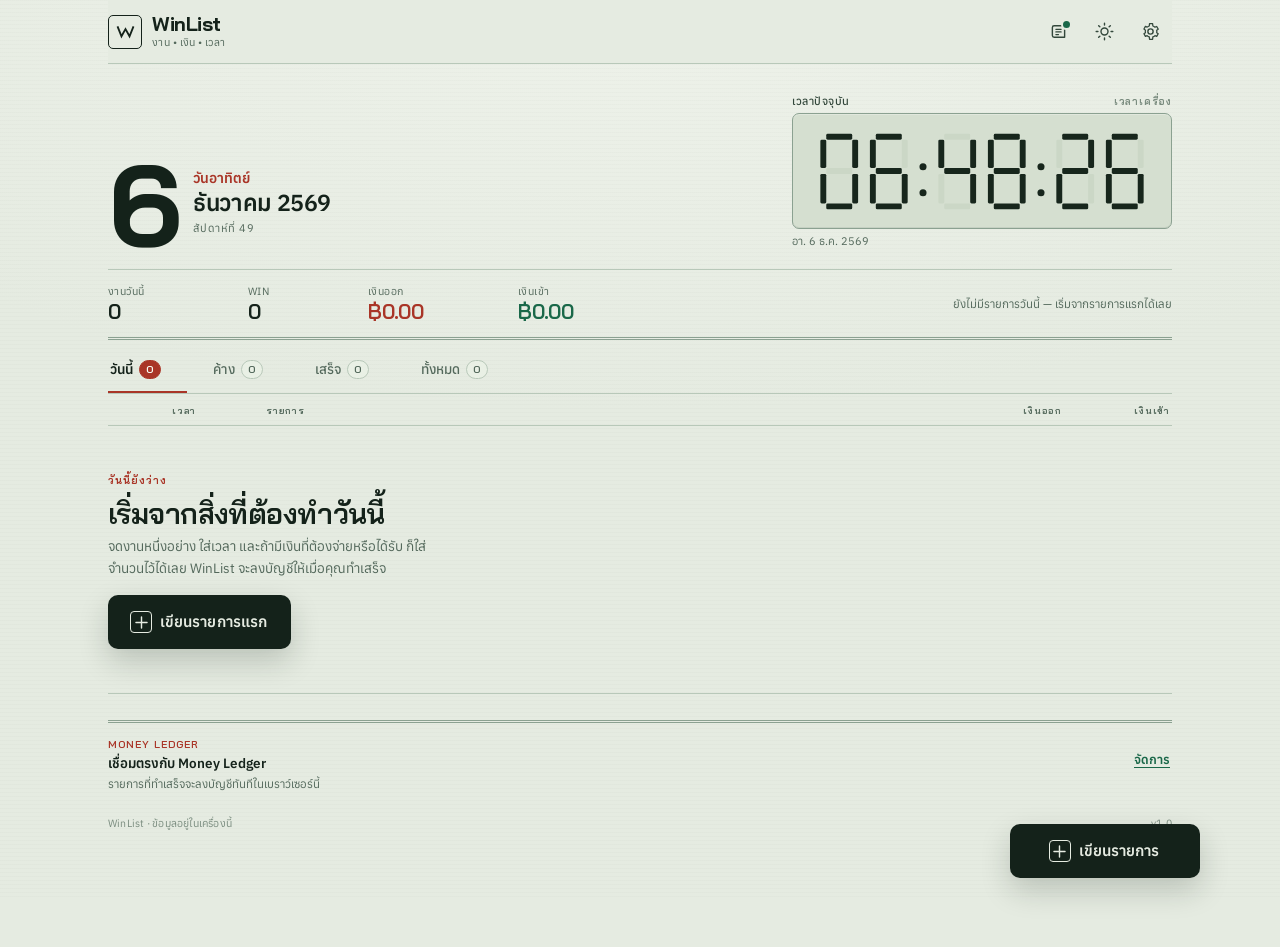
==== WinList.html @ 156a503f "Initial commit: WinList PWA with Money Ledger integration" ====
<!doctype html>
<!-- WinList standalone build: all CSS, JS and fonts are embedded. Data stays in this browser's localStorage. Built 2026-11-21. -->

<html lang="th" data-theme="light">
  <head>
    <meta charset="utf-8" />
    <meta
      name="viewport"
      content="width=device-width, initial-scale=1, viewport-fit=cover"
    />
    <title>WinList — งานและเงินของวันนี้</title>
    <meta
      name="description"
      content="WinList คือสมุดงานและเงินประจำวันของไทย: จดงาน ใส่เงินที่เกี่ยวข้อง และลงบัญชีอัตโนมัติเมื่อทำเสร็จ"
    />
    <meta name="color-scheme" content="light dark" />
    <meta id="themeColorMeta" name="theme-color" content="#e5ebe1" />
    <meta name="application-name" content="WinList" />
    <meta name="apple-mobile-web-app-capable" content="yes" />
    <meta
      name="apple-mobile-web-app-status-bar-style"
      content="default"
    />
    <meta name="apple-mobile-web-app-title" content="WinList" />
    <meta name="format-detection" content="telephone=no" />
    <style>
/* WinList — daily ledger
   A working accountant's pad: green-grey ground, ink, vermilion stamps,
   amber LCD. Standard web controls, one signature move. */

@font-face {
  font-family: "Anuphan";
  font-style: normal;
  font-weight: 100 700;
  font-display: swap;
  src: url("[data-uri]") format("woff2");
  unicode-range: U+02D7, U+0303, U+0331, U+0E01-0E5B, U+200C-200D, U+25CC;
}
@font-face {
  font-family: "Anuphan";
  font-style: normal;
  font-weight: 100 700;
  font-display: swap;
  src: url("[data-uri]") format("woff2");
  unicode-range: U+0000-00FF, U+0131, U+0152-0153, U+02BB-02BC, U+02C6, U+02DA,
    U+02DC, U+2000-206F, U+20AC, U+2122, U+2191, U+2193, U+2212, U+2215,
    U+FEFF, U+FFFD;
}
@font-face {
  font-family: "Bai Jamjuree";
  font-style: normal;
  font-weight: 600;
  font-display: swap;
  src: url("[data-uri]") format("woff2");
  unicode-range: U+02D7, U+0303, U+0331, U+0E01-0E5B, U+200C-200D, U+25CC;
}
@font-face {
  font-family: "Bai Jamjuree";
  font-style: normal;
  font-weight: 600;
  font-display: swap;
  src: url("[data-uri]") format("woff2");
  unicode-range: U+0000-00FF, U+0131, U+0152-0153, U+02BB-02BC, U+02C6, U+02DA,
    U+02DC, U+2000-206F, U+20AC, U+2122, U+2191, U+2193, U+2212, U+2215,
    U+FEFF, U+FFFD;
}
@font-face {
  font-family: "Bai Jamjuree";
  font-style: normal;
  font-weight: 700;
  font-display: swap;
  src: url("[data-uri]") format("woff2");
  unicode-range: U+02D7, U+0303, U+0331, U+0E01-0E5B, U+200C-200D, U+25CC;
}
@font-face {
  font-family: "Bai Jamjuree";
  font-style: normal;
  font-weight: 700;
  font-display: swap;
  src: url("[data-uri]") format("woff2");
  unicode-range: U+0000-00FF, U+0131, U+0152-0153, U+02BB-02BC, U+02C6, U+02DA,
    U+02DC, U+2000-206F, U+20AC, U+2122, U+2191, U+2193, U+2212, U+2215,
    U+FEFF, U+FFFD;
}

:root {
  color-scheme: light;
  --font-body: "Anuphan", "Noto Sans Thai", "Sarabun", system-ui, sans-serif;
  --font-display: "Bai Jamjuree", "Anuphan", "Noto Sans Thai", system-ui,
    sans-serif;

  --bg: #e5ebe1;
  --bg-soft: #eef2ea;
  --paper: #f8faf3;
  --sheet: #f5f8f0;
  --sheet-2: #e9f0e5;
  --sheet-3: #dfe9db;
  --ink: #14221a;
  --ink-2: #33473b;
  --muted: #53685b;
  --faint: #7a8c7f;
  --hair: #b8c8b9;
  --hair-strong: #8ba191;
  --red: #a93527;
  --red-strong: #8c291e;
  --red-soft: #f3ddd7;
  --green: #1a6849;
  --green-strong: #135238;
  --green-soft: #d7e8db;
  --amber: #8d5c12;
  --amber-soft: #f2e4c8;
  --focus: #1a6849;
  --lcd-bg: #d5dfd0;
  --lcd-ink: #17261c;
  --lcd-ghost: #cbd7c6;
  --shadow-sheet: 0 -18px 50px rgba(20, 34, 26, 0.22);
  --shadow-float: 0 12px 30px rgba(20, 34, 26, 0.2);
  --scrim: rgba(12, 22, 16, 0.55);
  --selection: #a93527;
  --selection-ink: #f8faf3;
  --radius: 10px;
  --page-max: 1120px;
}

:root[data-theme="dark"] {
  color-scheme: dark;
  --bg: #0b1310;
  --bg-soft: #0e1813;
  --paper: #111c16;
  --sheet: #121d17;
  --sheet-2: #18261e;
  --sheet-3: #203127;
  --ink: #e7efe6;
  --ink-2: #c2d0c5;
  --muted: #97aa9c;
  --faint: #7d9184;
  --hair: #2a3d32;
  --hair-strong: #43604d;
  --red: #f27e66;
  --red-strong: #ff9b86;
  --red-soft: #35201b;
  --green: #69d3a2;
  --green-strong: #8de8bc;
  --green-soft: #163528;
  --amber: #e6b45c;
  --amber-soft: #342612;
  --focus: #69d3a2;
  --lcd-bg: #080f0b;
  --lcd-ink: #f0cd8a;
  --lcd-ghost: #2c2a1e;
  --shadow-sheet: 0 -18px 60px rgba(0, 0, 0, 0.55);
  --shadow-float: 0 14px 34px rgba(0, 0, 0, 0.48);
  --scrim: rgba(0, 0, 0, 0.68);
  --selection: #f27e66;
  --selection-ink: #111c16;
}

*,
*::before,
*::after {
  box-sizing: border-box;
}

html {
  -webkit-text-size-adjust: 100%;
  scroll-behavior: smooth;
}

body {
  margin: 0;
  min-width: 280px;
  background:
    radial-gradient(120% 70% at 50% 0%, var(--bg-soft) 0%, var(--bg) 62%),
    var(--bg);
  color: var(--ink);
  font-family: var(--font-body);
  font-size: 16px;
  line-height: 1.5;
  -webkit-font-smoothing: antialiased;
  text-rendering: optimizeLegibility;
  padding-bottom: calc(96px + env(safe-area-inset-bottom, 0px));
}

body::before {
  content: "";
  position: fixed;
  inset: 0;
  z-index: 0;
  pointer-events: none;
  opacity: 0.5;
  background-image: repeating-linear-gradient(
    0deg,
    transparent 0,
    transparent 3px,
    rgba(20, 34, 26, 0.028) 3px,
    rgba(20, 34, 26, 0.028) 4px
  );
}
:root[data-theme="dark"] body::before {
  background-image: repeating-linear-gradient(
    0deg,
    transparent 0,
    transparent 3px,
    rgba(231, 239, 230, 0.025) 3px,
    rgba(231, 239, 230, 0.025) 4px
  );
}

::selection {
  background: var(--selection);
  color: var(--selection-ink);
}

:focus-visible {
  outline: 2px solid var(--focus);
  outline-offset: 2px;
}

button,
input,
select,
textarea {
  font: inherit;
  color: inherit;
}
button {
  cursor: pointer;
  touch-action: manipulation;
}
button:disabled {
  cursor: not-allowed;
  opacity: 0.45;
}
svg {
  display: block;
}
h1,
h2,
h3,
p {
  margin: 0;
}
[hidden] {
  display: none !important;
}

.sr-only {
  position: absolute;
  width: 1px;
  height: 1px;
  padding: 0;
  margin: -1px;
  overflow: hidden;
  clip: rect(0 0 0 0);
  white-space: nowrap;
  border: 0;
}

.skip-link {
  position: fixed;
  top: 8px;
  left: 8px;
  z-index: 100;
  transform: translateY(-200%);
  background: var(--ink);
  color: var(--bg);
  padding: 10px 14px;
  border-radius: 6px;
  text-decoration: none;
}
.skip-link:focus {
  transform: none;
}

.app {
  position: relative;
  z-index: 1;
  width: min(100%, var(--page-max));
  margin: 0 auto;
  padding: 0 16px;
}

/* ---------- Top bar ---------- */

.topbar {
  position: sticky;
  top: 0;
  z-index: 20;
  display: flex;
  align-items: center;
  justify-content: space-between;
  gap: 12px;
  min-height: 58px;
  padding: 8px 0;
  background: var(--bg);
  border-bottom: 1px solid var(--hair);
}
@supports (background: color-mix(in srgb, red, blue)) {
  .topbar {
    background: var(--bg);
  }
}
.topbar.is-raised {
  box-shadow: 0 4px 14px rgba(20, 34, 26, 0.07);
}
:root[data-theme="dark"] .topbar.is-raised {
  box-shadow: 0 4px 18px rgba(0, 0, 0, 0.32);
}

.brand {
  display: flex;
  align-items: center;
  gap: 10px;
  min-width: 0;
}
.brand-mark {
  display: grid;
  place-items: center;
  width: 34px;
  height: 34px;
  border: 1.5px solid var(--ink);
  border-radius: 5px;
  color: var(--ink);
  background: transparent;
  flex: 0 0 auto;
}
.brand-mark svg {
  width: 23px;
  height: 23px;
}
.brand-text {
  display: flex;
  flex-direction: column;
  min-width: 0;
}
.brand-name {
  font-family: var(--font-display);
  font-weight: 700;
  font-size: 20px;
  line-height: 1.05;
  letter-spacing: -0.025em;
}
.brand-sub {
  font-size: 10.5px;
  color: var(--muted);
  letter-spacing: 0.04em;
  line-height: 1.25;
  margin-top: 2px;
}
.topbar-actions {
  display: flex;
  align-items: center;
  gap: 2px;
  flex: 0 0 auto;
}
.icon-btn {
  position: relative;
  display: inline-grid;
  place-items: center;
  width: 44px;
  height: 44px;
  padding: 0;
  border: 0;
  border-radius: 8px;
  background: transparent;
  color: var(--ink-2);
  transition: background-color 0.16s ease, color 0.16s ease;
}
.icon-btn svg {
  width: 21px;
  height: 21px;
}
.icon-btn:hover {
  background: var(--sheet-2);
  color: var(--ink);
}
.icon-btn:active {
  background: var(--sheet-3);
}
.icon-btn .status-dot {
  position: absolute;
  top: 11px;
  right: 10px;
  width: 7px;
  height: 7px;
  border-radius: 50%;
  background: var(--amber);
  box-shadow: 0 0 0 2px var(--bg);
}
.icon-btn[data-ledger-state="posted"] .status-dot {
  background: var(--green);
}
.icon-btn[data-ledger-state="queued"] .status-dot {
  background: var(--amber);
}
.icon-btn[data-ledger-state="error"] .status-dot {
  background: var(--red);
}
.icon-btn[data-ledger-state="off"] .status-dot {
  background: var(--faint);
}
#themeBtn .icon-moon {
  display: none;
}
:root[data-theme="dark"] #themeBtn .icon-sun {
  display: none;
}
:root[data-theme="dark"] #themeBtn .icon-moon {
  display: block;
}

body.has-dialog {
  overflow: hidden;
}

.ledger-bridge {
  position: fixed;
  right: 0;
  bottom: 0;
  width: 1px;
  height: 1px;
  border: 0;
  opacity: 0;
  pointer-events: none;
  z-index: -1;
}

/* ---------- Day band ---------- */

.day-band {
  display: grid;
  grid-template-columns: minmax(0, 1fr);
  gap: 18px;
  align-items: end;
  padding: 24px 0 18px;
  border-bottom: 1px solid var(--hair);
}
.date-block {
  display: flex;
  align-items: flex-start;
  gap: 14px;
  min-width: 0;
}
.date-day {
  font-family: var(--font-display);
  font-weight: 700;
  font-size: clamp(4.25rem, 15vw, 6.75rem);
  line-height: 0.76;
  letter-spacing: -0.07em;
  font-variant-numeric: tabular-nums;
  color: var(--ink);
}
.date-meta {
  display: flex;
  flex-direction: column;
  gap: 1px;
  padding-top: 3px;
  min-width: 0;
}
.date-weekday {
  font-size: 14px;
  font-weight: 600;
  color: var(--ink-2);
  line-height: 1.35;
}
.date-weekday.is-sunday {
  color: var(--red);
}
.date-month {
  font-size: clamp(1.15rem, 4.5vw, 1.45rem);
  font-weight: 600;
  line-height: 1.2;
  letter-spacing: -0.015em;
}
.week-no {
  font-size: 11px;
  color: var(--muted);
  letter-spacing: 0.045em;
  line-height: 1.4;
  margin-top: 3px;
}

.clock-block {
  min-width: 0;
  width: 100%;
}
.clock-label {
  display: flex;
  justify-content: space-between;
  align-items: baseline;
  gap: 8px;
  margin-bottom: 5px;
  font-size: 11px;
  line-height: 1.3;
  letter-spacing: 0.05em;
  color: var(--muted);
}
.clock-label b {
  font-weight: 500;
  color: var(--ink-2);
}
.clock-zone {
  font-family: var(--font-display);
  font-size: 10px;
  font-weight: 600;
  letter-spacing: 0.08em;
  color: var(--faint);
  white-space: nowrap;
}
.lcd {
  padding: 8px 12px 7px;
  background: var(--lcd-bg);
  border: 1px solid var(--hair-strong);
  border-radius: 7px;
  box-shadow: inset 0 1px 0 rgba(255, 255, 255, 0.28),
    inset 0 -1px 0 rgba(20, 34, 26, 0.08);
}
:root[data-theme="dark"] .lcd {
  box-shadow: inset 0 1px 0 rgba(255, 255, 255, 0.04),
    inset 0 -1px 0 rgba(0, 0, 0, 0.5);
}
.seg-clock {
  display: block;
  width: 100%;
  height: auto;
  overflow: visible;
}
.seg {
  fill: var(--lcd-ghost);
  transition: fill 0.1s linear;
}
.seg.on {
  fill: var(--lcd-ink);
}
.colon-dot {
  fill: var(--lcd-ink);
  transition: opacity 0.12s linear;
}
.colon-dot.is-off {
  opacity: 0.12;
}
.clock-extra {
  display: flex;
  justify-content: space-between;
  align-items: center;
  gap: 8px;
  margin-top: 5px;
  font-size: 11px;
  line-height: 1.3;
  color: var(--muted);
}
.clock-date {
  font-variant-numeric: tabular-nums;
}
.clock-meridiem {
  font-family: var(--font-display);
  font-weight: 600;
  font-size: 10px;
  letter-spacing: 0.08em;
  color: var(--ink-2);
}

/* ---------- Tally ---------- */

.tally {
  display: grid;
  grid-template-columns: repeat(4, minmax(0, 1fr));
  column-gap: 10px;
  row-gap: 8px;
  align-items: end;
  padding: 14px 0 12px;
  border-bottom: 3px double var(--hair-strong);
}
.tally-item {
  display: flex;
  flex-direction: column;
  gap: 1px;
  min-width: 0;
}
.tally-item > span {
  font-size: 10.5px;
  letter-spacing: 0.045em;
  color: var(--muted);
  white-space: nowrap;
}
.tally-item > strong {
  font-family: var(--font-display);
  font-weight: 600;
  font-size: clamp(1.05rem, 4.4vw, 1.3rem);
  line-height: 1.15;
  font-variant-numeric: tabular-nums;
  letter-spacing: -0.02em;
  white-space: nowrap;
  overflow: hidden;
  text-overflow: ellipsis;
}
.tally-item.out > strong {
  color: var(--red);
}
.tally-item.in > strong {
  color: var(--green);
}
.tally-note {
  grid-column: 1 / -1;
  display: flex;
  flex-wrap: wrap;
  gap: 4px 10px;
  align-items: center;
  font-size: 11.5px;
  line-height: 1.4;
  color: var(--muted);
  padding-top: 1px;
}
.tally-note .pending {
  color: var(--amber);
  font-weight: 500;
}
.tally-note .synced {
  color: var(--green);
  font-weight: 500;
}

/* ---------- Filters ---------- */

.filters {
  display: flex;
  gap: 2px;
  width: 100%;
  margin-top: 7px;
  border-bottom: 1px solid var(--hair);
  overflow-x: auto;
  scrollbar-width: none;
  -webkit-overflow-scrolling: touch;
}
.filters::-webkit-scrollbar {
  display: none;
}
.filter {
  flex: 1 0 auto;
  display: inline-flex;
  align-items: center;
  justify-content: center;
  gap: 6px;
  min-height: 46px;
  padding: 0 10px;
  border: 0;
  border-bottom: 2px solid transparent;
  background: transparent;
  color: var(--muted);
  font-family: var(--font-body);
  font-size: 13.5px;
  font-weight: 500;
  white-space: nowrap;
  transition: color 0.16s ease, border-color 0.16s ease;
}
.filter:hover {
  color: var(--ink);
}
.filter .count {
  min-width: 22px;
  padding: 1px 6px;
  border: 1px solid var(--hair);
  border-radius: 20px;
  background: var(--sheet-2);
  color: var(--muted);
  font-family: var(--font-display);
  font-size: 10.5px;
  font-weight: 600;
  line-height: 1.45;
  text-align: center;
  font-variant-numeric: tabular-nums;
}
.filter.is-active {
  color: var(--ink);
  border-bottom-color: var(--red);
  font-weight: 600;
}
.filter.is-active .count {
  background: var(--red);
  border-color: var(--red);
  color: var(--paper);
}

/* ---------- List ---------- */

.list-wrap {
  padding-top: 2px;
}
.list-head {
  display: none;
}
.task-list {
  display: flex;
  flex-direction: column;
}
.task-row {
  position: relative;
  display: grid;
  grid-template-columns: 46px minmax(0, 1fr) auto;
  gap: 11px;
  align-items: center;
  min-height: 64px;
  padding: 10px 2px;
  border-bottom: 1px solid var(--hair);
  text-align: left;
  transition: background-color 0.14s ease;
}
@media (hover: hover) {
  .task-row:hover {
    background: var(--sheet-2);
  }
}
.task-row:focus-within {
  background: var(--sheet-2);
}
.task-row.is-done {
  background: transparent;
}
.task-row.is-done .task-title {
  color: var(--muted);
}
.task-row.is-done .task-title > span {
  position: relative;
  display: inline;
}
.task-row.is-done .task-title > span::after {
  content: "";
  position: absolute;
  left: -2px;
  right: -2px;
  top: 54%;
  height: 1px;
  background: currentColor;
  transform-origin: left center;
  animation: strike 0.28s cubic-bezier(0.2, 0.8, 0.2, 1) both;
}
@keyframes strike {
  from {
    transform: scaleX(0);
  }
  to {
    transform: scaleX(1);
  }
}

.stamp-btn {
  position: relative;
  z-index: 1;
  display: grid;
  place-items: center;
  width: 44px;
  height: 44px;
  padding: 0;
  border: 1.5px solid var(--hair-strong);
  border-radius: 5px;
  background: var(--paper);
  color: var(--faint);
  transition: border-color 0.16s ease, color 0.16s ease,
    background-color 0.16s ease, transform 0.16s ease;
}
.stamp-btn svg {
  width: 19px;
  height: 19px;
  transition: opacity 0.12s ease;
}
.stamp-btn .stamp-word {
  position: absolute;
  inset: 0;
  display: grid;
  place-items: center;
  font-family: var(--font-display);
  font-weight: 700;
  font-size: 9px;
  line-height: 1;
  letter-spacing: 0.08em;
  color: var(--faint);
  opacity: 0.2;
  transform: rotate(-5deg) scale(0.9);
  transition: opacity 0.14s ease, transform 0.14s ease, color 0.14s ease;
}
.stamp-btn:hover .stamp-word {
  opacity: 0.45;
  color: var(--ink-2);
}
.stamp-btn:hover {
  border-color: var(--ink-2);
  color: var(--ink-2);
}
.task-row.is-done .stamp-btn {
  border-color: var(--red);
  background: transparent;
  color: var(--red);
  transform: rotate(-2.5deg);
}
.task-row.is-done .stamp-btn svg {
  opacity: 0;
}
.task-row.is-done .stamp-btn .stamp-word {
  opacity: 1;
  transform: rotate(-5deg) scale(1);
  color: var(--red);
}
.task-row.just-stamped .stamp-btn {
  animation: stamp-press 0.34s cubic-bezier(0.2, 0.9, 0.2, 1) both;
}
@keyframes stamp-press {
  0% {
    transform: rotate(-2.5deg) scale(1.55);
    opacity: 0.35;
  }
  65% {
    transform: rotate(-2.5deg) scale(0.94);
    opacity: 1;
  }
  100% {
    transform: rotate(-2.5deg) scale(1);
    opacity: 1;
  }
}

.task-time {
  display: none;
}
.task-main {
  min-width: 0;
  display: flex;
  flex-direction: column;
  gap: 2px;
  padding: 3px 0;
  border: 0;
  border-radius: 5px;
  background: transparent;
  color: inherit;
  text-align: left;
}
.task-title {
  font-size: 15px;
  font-weight: 500;
  line-height: 1.4;
  letter-spacing: -0.005em;
  color: var(--ink);
  overflow-wrap: anywhere;
}
.task-title > span {
  display: inline;
}
.task-meta {
  display: flex;
  flex-wrap: wrap;
  align-items: center;
  gap: 2px 8px;
  font-size: 11px;
  line-height: 1.45;
  color: var(--muted);
}
.task-meta > span {
  display: inline-flex;
  align-items: center;
  gap: 3px;
  min-width: 0;
}
.task-meta svg {
  width: 12px;
  height: 12px;
  flex: 0 0 auto;
  opacity: 0.75;
}
.task-meta .dot {
  width: 3px;
  height: 3px;
  border-radius: 50%;
  background: var(--faint);
  flex: 0 0 auto;
}
.task-meta .overdue {
  color: var(--red);
  font-weight: 500;
}
.task-meta .sync {
  font-weight: 500;
  white-space: nowrap;
}
.task-meta .sync::before {
  content: "";
  width: 5px;
  height: 5px;
  border-radius: 50%;
  background: currentColor;
  flex: 0 0 auto;
}
.sync-posted {
  color: var(--green);
}
.sync-queued,
.sync-sent {
  color: var(--amber);
}
.sync-error {
  color: var(--red);
}
.sync-none {
  color: var(--red);
}
.task-meta .stamp-time {
  font-family: var(--font-display);
  font-weight: 600;
  letter-spacing: 0.04em;
  color: var(--red);
}
.task-meta .stamp-time::after {
  content: "";
  width: 1px;
  height: 9px;
  background: var(--hair);
  margin-left: 2px;
}

.task-money {
  display: flex;
  align-items: center;
  justify-content: flex-end;
  gap: 10px;
  min-width: 78px;
  font-family: var(--font-display);
  font-size: 14.5px;
  font-weight: 600;
  line-height: 1.2;
  font-variant-numeric: tabular-nums;
  letter-spacing: -0.01em;
  white-space: nowrap;
}
.task-money .money-out {
  color: var(--red);
}
.task-money .money-in {
  color: var(--green);
}
.task-money .money-empty {
  display: none;
  color: var(--faint);
  font-weight: 400;
  opacity: 0.5;
}
.task-money .money-out:empty,
.task-money .money-in:empty {
  display: none;
}
.task-money .money-label {
  font-family: var(--font-body);
  font-size: 10px;
  font-weight: 500;
  letter-spacing: 0;
  color: var(--muted);
}
@media (max-width: 859px) {
  .task-money:empty {
    display: none;
  }
}

.empty {
  padding: 40px 0 44px;
  border-bottom: 1px solid var(--hair);
}
.empty-kicker {
  font-family: var(--font-display);
  font-size: 10.5px;
  font-weight: 600;
  letter-spacing: 0.1em;
  color: var(--red);
}
.empty h3 {
  margin-top: 6px;
  font-family: var(--font-display);
  font-size: clamp(1.45rem, 5vw, 1.8rem);
  font-weight: 600;
  line-height: 1.2;
  letter-spacing: -0.02em;
}
.empty p {
  max-width: 44ch;
  margin-top: 6px;
  font-size: 13.5px;
  line-height: 1.6;
  color: var(--muted);
}
.empty .primary-btn {
  margin-top: 16px;
  width: auto;
  min-width: 168px;
}

/* ---------- Ledger strip ---------- */

.ledger-strip {
  display: flex;
  align-items: flex-start;
  justify-content: space-between;
  gap: 14px;
  margin-top: 26px;
  padding: 14px 0 24px;
  border-top: 3px double var(--hair-strong);
}
.ledger-strip-main {
  min-width: 0;
}
.ledger-kicker {
  display: block;
  font-family: var(--font-display);
  font-size: 10px;
  font-weight: 600;
  letter-spacing: 0.1em;
  color: var(--red);
}
.ledger-strip strong {
  display: block;
  margin-top: 2px;
  font-size: 13.5px;
  font-weight: 600;
  line-height: 1.4;
}
.ledger-strip p {
  margin-top: 2px;
  font-size: 11.5px;
  line-height: 1.5;
  color: var(--muted);
  max-width: 56ch;
}
.ledger-strip .text-btn {
  flex: 0 0 auto;
  min-height: 44px;
  padding: 0 2px;
  border: 0;
  background: transparent;
  color: var(--green);
  font-size: 12.5px;
  font-weight: 600;
  text-decoration: underline;
  text-underline-offset: 3px;
}
.ledger-strip .text-btn:hover {
  color: var(--green-strong);
}

.page-foot {
  display: flex;
  justify-content: space-between;
  gap: 12px;
  padding: 0 0 12px;
  font-size: 10.5px;
  line-height: 1.4;
  color: var(--faint);
  letter-spacing: 0.02em;
}

/* ---------- Primary action ---------- */

.bottom-bar {
  position: fixed;
  right: 0;
  bottom: 0;
  left: 0;
  z-index: 30;
  padding: 0 16px calc(12px + env(safe-area-inset-bottom, 0px));
  pointer-events: none;
  background: linear-gradient(
    to top,
    var(--bg) 0%,
    var(--bg) 58%,
    rgba(229, 235, 225, 0) 100%
  );
}
:root[data-theme="dark"] .bottom-bar {
  background: linear-gradient(
    to top,
    var(--bg) 0%,
    var(--bg) 58%,
    rgba(11, 19, 16, 0) 100%
  );
}
.bottom-bar-inner {
  width: min(100%, var(--page-max));
  margin: 0 auto;
  display: flex;
  justify-content: stretch;
}
.primary-btn {
  display: inline-flex;
  align-items: center;
  justify-content: center;
  gap: 8px;
  width: 100%;
  min-height: 54px;
  padding: 0 20px;
  border: 0;
  border-radius: var(--radius);
  background: var(--ink);
  color: var(--bg);
  font-family: var(--font-body);
  font-size: 15px;
  font-weight: 600;
  letter-spacing: 0.005em;
  box-shadow: var(--shadow-float);
  pointer-events: auto;
  transition: transform 0.14s ease, background-color 0.16s ease,
    box-shadow 0.16s ease;
}
.primary-btn:hover {
  background: var(--ink-2);
  box-shadow: 0 16px 36px rgba(20, 34, 26, 0.24);
}
.primary-btn:active {
  transform: translateY(1px);
}
.primary-btn svg {
  width: 19px;
  height: 19px;
}
.primary-btn .plus {
  display: grid;
  place-items: center;
  width: 22px;
  height: 22px;
  margin-left: -2px;
  border: 1.5px solid currentColor;
  border-radius: 4px;
}

/* ---------- Dialogs and sheets ---------- */

dialog.sheet {
  position: fixed;
  inset: auto 0 0;
  width: min(100%, 620px);
  max-width: 620px;
  max-height: 92vh;
  max-height: 92dvh;
  margin: 0 auto;
  padding: 0;
  border: 0;
  border-top: 1px solid var(--hair-strong);
  border-radius: 16px 16px 0 0;
  background: var(--sheet);
  color: var(--ink);
  box-shadow: var(--shadow-sheet);
  overflow: hidden;
  transform: translateY(100%);
  transition: transform 0.28s cubic-bezier(0.2, 0.8, 0.2, 1);
}
dialog.sheet[open] {
  transform: translateY(0);
}
dialog.sheet::backdrop {
  background: var(--scrim);
}
dialog.sheet.is-closing {
  transform: translateY(100%);
}
.sheet-inner {
  max-height: inherit;
  overflow-y: auto;
  overscroll-behavior: contain;
  padding: 8px 20px calc(20px + env(safe-area-inset-bottom, 0px));
}
.sheet-grip {
  width: 38px;
  height: 4px;
  margin: 2px auto 8px;
  border-radius: 3px;
  background: var(--hair-strong);
}
.sheet-head {
  display: flex;
  align-items: flex-start;
  justify-content: space-between;
  gap: 12px;
  padding: 2px 0 14px;
  border-bottom: 1px solid var(--hair);
}
.sheet-head h2 {
  font-family: var(--font-display);
  font-size: 22px;
  font-weight: 600;
  line-height: 1.2;
  letter-spacing: -0.025em;
}
.sheet-head .sheet-sub {
  margin-top: 3px;
  font-size: 11.5px;
  line-height: 1.4;
  color: var(--muted);
}
.sheet-head .icon-btn {
  margin: -6px -8px 0 0;
}

.task-form {
  display: flex;
  flex-direction: column;
  gap: 16px;
  padding-top: 16px;
}
.field {
  display: flex;
  flex-direction: column;
  gap: 5px;
  min-width: 0;
}
.field > span,
.field > label {
  font-size: 12px;
  font-weight: 600;
  line-height: 1.35;
  letter-spacing: 0.01em;
  color: var(--ink-2);
}
.field .hint {
  font-size: 10.5px;
  font-weight: 400;
  color: var(--muted);
  letter-spacing: 0;
}
.field input,
.field select,
.field textarea {
  width: 100%;
  min-height: 46px;
  padding: 10px 12px;
  border: 1px solid var(--hair);
  border-radius: 7px;
  background: var(--paper);
  color: var(--ink);
  font-family: var(--font-body);
  font-size: 16px;
  line-height: 1.4;
  outline: none;
  transition: border-color 0.15s ease, box-shadow 0.15s ease;
}
.field textarea {
  min-height: 64px;
  resize: vertical;
}
.field input::placeholder,
.field textarea::placeholder {
  color: var(--faint);
  opacity: 1;
}
.field input:focus,
.field select:focus,
.field textarea:focus {
  border-color: var(--green);
  box-shadow: 0 0 0 3px var(--green-soft);
}
.field.is-invalid input,
.field.is-invalid select {
  border-color: var(--red);
}
.field-error {
  font-size: 11px;
  line-height: 1.4;
  color: var(--red);
  font-weight: 500;
}
.field-title input {
  min-height: 52px;
  font-size: 17px;
  font-weight: 500;
}
.field-row {
  display: grid;
  grid-template-columns: 1fr 1fr;
  gap: 10px;
}
.field-row .field input {
  padding-right: 8px;
}
.field input[type="date"],
.field input[type="time"] {
  font-variant-numeric: tabular-nums;
}
.field input[type="date"]::-webkit-calendar-picker-indicator,
.field input[type="time"]::-webkit-calendar-picker-indicator {
  opacity: 0.55;
}
.quick-row,
.quick-amounts {
  display: flex;
  flex-wrap: wrap;
  gap: 6px;
}
.chip {
  min-height: 36px;
  padding: 0 11px;
  border: 1px solid var(--hair);
  border-radius: 6px;
  background: transparent;
  color: var(--ink-2);
  font-family: var(--font-body);
  font-size: 12px;
  font-weight: 500;
  line-height: 1;
  transition: background-color 0.14s ease, border-color 0.14s ease,
    color 0.14s ease;
}
.chip:hover {
  background: var(--sheet-2);
  border-color: var(--hair-strong);
}
.chip.is-active {
  border-color: var(--red);
  color: var(--red);
  background: var(--red-soft);
}
.chip-amount {
  min-width: 58px;
  font-family: var(--font-display);
  font-variant-numeric: tabular-nums;
}

.money-fieldset {
  margin: 0;
  padding: 14px 0 0;
  border: 0;
  border-top: 1px solid var(--hair);
}
.money-fieldset legend {
  float: left;
  width: 100%;
  padding: 0 0 7px;
  font-size: 12px;
  font-weight: 600;
  color: var(--ink-2);
}
.money-fieldset legend + * {
  clear: both;
}
.segment {
  display: grid;
  grid-template-columns: repeat(3, 1fr);
  gap: 2px;
  padding: 3px;
  border: 1px solid var(--hair);
  border-radius: 8px;
  background: var(--sheet-2);
}
.segment label {
  position: relative;
  display: flex;
  align-items: center;
  justify-content: center;
  min-height: 38px;
  padding: 0 6px;
  border-radius: 5px;
  color: var(--muted);
  font-size: 12.5px;
  font-weight: 500;
  line-height: 1.2;
  text-align: center;
  cursor: pointer;
  transition: background-color 0.14s ease, color 0.14s ease,
    box-shadow 0.14s ease;
}
.segment input {
  position: absolute;
  opacity: 0;
  pointer-events: none;
}
.segment label:hover {
  color: var(--ink);
}
.segment input:checked + span {
  color: var(--ink);
}
.segment label:has(input:checked) {
  background: var(--paper);
  color: var(--ink);
  box-shadow: 0 1px 2px rgba(20, 34, 26, 0.08);
}
.segment label.is-selected {
  background: var(--paper);
  color: var(--ink);
  box-shadow: 0 1px 2px rgba(20, 34, 26, 0.08);
}
.segment label.is-selected.is-expense {
  color: var(--red);
}
.segment label.is-selected.is-income {
  color: var(--green);
}
.segment label:has(input[value="expense"]:checked) {
  color: var(--red);
}
.segment label:has(input[value="income"]:checked) {
  color: var(--green);
}
.segment input:focus-visible + span {
  outline: 2px solid var(--focus);
  outline-offset: 2px;
  border-radius: 3px;
}
.money-inputs {
  display: flex;
  flex-direction: column;
  gap: 12px;
  margin-top: 12px;
  animation: reveal 0.18s ease-out both;
}
@keyframes reveal {
  from {
    opacity: 0;
    transform: translateY(-3px);
  }
  to {
    opacity: 1;
    transform: none;
  }
}
.amount-field .amount-wrap {
  position: relative;
  display: flex;
  align-items: center;
  border: 1px solid var(--hair);
  border-radius: 7px;
  background: var(--paper);
  transition: border-color 0.15s ease, box-shadow 0.15s ease;
}
.amount-field .amount-wrap:focus-within {
  border-color: var(--green);
  box-shadow: 0 0 0 3px var(--green-soft);
}
.amount-field .currency {
  padding-left: 12px;
  font-family: var(--font-display);
  font-size: 20px;
  font-weight: 600;
  color: var(--muted);
}
.amount-field input {
  min-height: 54px;
  padding-left: 6px;
  border: 0;
  background: transparent;
  font-family: var(--font-display);
  font-size: 24px;
  font-weight: 600;
  font-variant-numeric: tabular-nums;
  letter-spacing: -0.02em;
  box-shadow: none !important;
}
.amount-field .currency-unit {
  padding-right: 12px;
  font-size: 11px;
  color: var(--muted);
}

.timestamp-block {
  display: flex;
  flex-direction: column;
  gap: 4px;
  padding: 11px 0 0;
  border-top: 1px dashed var(--hair);
  font-size: 10.5px;
  line-height: 1.5;
  color: var(--muted);
}
.timestamp-block strong {
  color: var(--ink-2);
  font-weight: 500;
}
.form-actions {
  position: sticky;
  bottom: calc(-20px - env(safe-area-inset-bottom, 0px));
  display: flex;
  flex-direction: column;
  gap: 8px;
  margin-top: 2px;
  padding: 10px 0 calc(4px + env(safe-area-inset-bottom, 0px));
  background: var(--sheet);
}
.form-actions .primary-btn {
  box-shadow: none;
  width: 100%;
}
.danger-btn {
  display: inline-flex;
  align-items: center;
  justify-content: center;
  gap: 6px;
  width: 100%;
  min-height: 44px;
  border: 0;
  border-radius: 7px;
  background: transparent;
  color: var(--red);
  font-size: 13px;
  font-weight: 600;
}
.danger-btn:hover {
  background: var(--red-soft);
}
.danger-btn svg {
  width: 16px;
  height: 16px;
}
.save-row {
  display: flex;
  gap: 8px;
}
.save-row .primary-btn {
  flex: 1;
}
.save-row .ghost-btn {
  flex: 0 0 auto;
  min-width: 92px;
}

.ghost-btn {
  display: inline-flex;
  align-items: center;
  justify-content: center;
  gap: 6px;
  min-height: 44px;
  padding: 0 14px;
  border: 1px solid var(--hair);
  border-radius: 7px;
  background: transparent;
  color: var(--ink-2);
  font-size: 12.5px;
  font-weight: 500;
}
.ghost-btn:hover {
  background: var(--sheet-2);
  border-color: var(--hair-strong);
}

/* ---------- Settings ---------- */

.settings-body {
  display: flex;
  flex-direction: column;
  gap: 20px;
  padding: 16px 0 8px;
}
.settings-group {
  display: flex;
  flex-direction: column;
  gap: 10px;
  padding-bottom: 18px;
  border-bottom: 1px solid var(--hair);
}
.settings-group:last-of-type {
  border-bottom: 0;
}
.settings-group h3 {
  font-family: var(--font-display);
  font-size: 10.5px;
  font-weight: 600;
  letter-spacing: 0.1em;
  color: var(--red);
}
.setting-row {
  display: flex;
  align-items: center;
  justify-content: space-between;
  gap: 14px;
  min-height: 44px;
}
.setting-row .setting-copy {
  min-width: 0;
}
.setting-row strong {
  display: block;
  font-size: 13.5px;
  font-weight: 500;
  line-height: 1.4;
}
.setting-row small {
  display: block;
  margin-top: 1px;
  font-size: 10.5px;
  line-height: 1.45;
  color: var(--muted);
}
.switch {
  position: relative;
  display: inline-flex;
  flex: 0 0 auto;
  width: 48px;
  height: 28px;
}
.switch input {
  position: absolute;
  opacity: 0;
  width: 1px;
  height: 1px;
}
.switch-track {
  position: absolute;
  inset: 0;
  border: 1px solid var(--hair-strong);
  border-radius: 20px;
  background: var(--sheet-2);
  transition: background-color 0.16s ease, border-color 0.16s ease;
  cursor: pointer;
}
.switch-track::after {
  content: "";
  position: absolute;
  top: 3px;
  left: 3px;
  width: 20px;
  height: 20px;
  border-radius: 50%;
  background: var(--paper);
  border: 1px solid var(--hair-strong);
  transition: transform 0.16s cubic-bezier(0.2, 0.8, 0.2, 1);
}
.switch input:checked + .switch-track {
  background: var(--green);
  border-color: var(--green);
}
.switch input:checked + .switch-track::after {
  transform: translateX(20px);
  border-color: var(--green);
}
.switch input:focus-visible + .switch-track {
  outline: 2px solid var(--focus);
  outline-offset: 2px;
}

.segmented {
  display: grid;
  grid-template-columns: repeat(3, 1fr);
  gap: 2px;
  padding: 3px;
  border: 1px solid var(--hair);
  border-radius: 8px;
  background: var(--sheet-2);
}
.segmented label {
  position: relative;
  display: flex;
  align-items: center;
  justify-content: center;
  min-height: 38px;
  padding: 0 8px;
  border-radius: 5px;
  color: var(--muted);
  font-size: 12.5px;
  font-weight: 500;
  text-align: center;
  cursor: pointer;
}
.segmented input {
  position: absolute;
  opacity: 0;
  pointer-events: none;
}
.segmented label:has(input:checked) {
  background: var(--paper);
  color: var(--ink);
  box-shadow: 0 1px 2px rgba(20, 34, 26, 0.08);
}
.segmented label.is-selected {
  background: var(--paper);
  color: var(--ink);
  box-shadow: 0 1px 2px rgba(20, 34, 26, 0.08);
}
.segmented label:has(input:focus-visible) {
  outline: 2px solid var(--focus);
  outline-offset: 2px;
}

.ledger-card {
  padding: 12px;
  border: 1px solid var(--hair);
  border-radius: 8px;
  background: var(--paper);
}
.ledger-card .status-line {
  display: flex;
  align-items: flex-start;
  gap: 8px;
  font-size: 12px;
  line-height: 1.5;
  color: var(--ink-2);
}
.ledger-card .status-line .dot {
  width: 7px;
  height: 7px;
  margin-top: 5px;
  border-radius: 50%;
  background: var(--amber);
  flex: 0 0 auto;
}
.ledger-card .status-line.is-posted .dot {
  background: var(--green);
}
.ledger-card .status-line.is-off .dot {
  background: var(--faint);
}
.ledger-card p {
  margin-top: 6px;
  font-size: 10.5px;
  line-height: 1.5;
  color: var(--muted);
}
.ledger-card .field {
  margin-top: 10px;
}
.ledger-actions {
  display: flex;
  flex-wrap: wrap;
  gap: 6px;
  margin-top: 8px;
}
.ledger-actions .ghost-btn,
.ledger-actions .primary-btn {
  width: auto;
  min-height: 40px;
  padding: 0 12px;
  font-size: 12px;
}
.ledger-actions .primary-btn {
  box-shadow: none;
}
.settings-note {
  font-size: 10.5px;
  line-height: 1.55;
  color: var(--muted);
}
.settings-note code {
  padding: 1px 4px;
  border-radius: 3px;
  background: var(--sheet-2);
  font-family: ui-monospace, "Cascadia Code", Consolas, monospace;
  font-size: 10px;
}
.data-grid {
  display: grid;
  grid-template-columns: 1fr 1fr;
  gap: 6px;
}
.data-grid .ghost-btn {
  width: 100%;
  font-size: 12px;
}
.data-grid .danger-outline {
  color: var(--red);
  border-color: var(--red);
}
.data-grid .danger-outline:hover {
  background: var(--red-soft);
}
.about-box {
  font-size: 10.5px;
  line-height: 1.6;
  color: var(--muted);
}
.about-box strong {
  color: var(--ink-2);
  font-weight: 500;
}

/* Confirm dialog */

dialog.confirm-dialog {
  width: min(calc(100% - 32px), 380px);
  margin: auto;
  padding: 0;
  border: 1px solid var(--hair-strong);
  border-radius: 12px;
  background: var(--sheet);
  color: var(--ink);
  box-shadow: var(--shadow-sheet);
}
dialog.confirm-dialog::backdrop {
  background: var(--scrim);
}
.confirm-inner {
  padding: 20px;
}
.confirm-inner h2 {
  font-family: var(--font-display);
  font-size: 19px;
  font-weight: 600;
  line-height: 1.25;
  letter-spacing: -0.02em;
}
.confirm-inner p {
  margin-top: 6px;
  font-size: 12.5px;
  line-height: 1.55;
  color: var(--muted);
  white-space: pre-line;
}
.confirm-actions {
  display: flex;
  gap: 8px;
  margin-top: 18px;
}
.confirm-actions .ghost-btn,
.confirm-actions .danger-solid {
  flex: 1;
  min-height: 44px;
}
.danger-solid {
  display: inline-flex;
  align-items: center;
  justify-content: center;
  padding: 0 14px;
  border: 0;
  border-radius: 7px;
  background: var(--red);
  color: var(--paper);
  font-size: 12.5px;
  font-weight: 600;
}
.danger-solid:hover {
  background: var(--red-strong);
}

/* Toast */

.toast-region {
  position: fixed;
  right: 12px;
  bottom: calc(84px + env(safe-area-inset-bottom, 0px));
  left: 12px;
  z-index: 80;
  display: flex;
  flex-direction: column;
  align-items: center;
  gap: 8px;
  pointer-events: none;
}
.toast {
  display: flex;
  align-items: center;
  gap: 10px;
  width: max-content;
  max-width: min(100%, 460px);
  padding: 11px 14px;
  border: 1px solid var(--ink);
  border-radius: 8px;
  background: var(--ink);
  color: var(--bg);
  font-size: 12.5px;
  line-height: 1.45;
  box-shadow: var(--shadow-float);
  pointer-events: auto;
  animation: toast-in 0.2s cubic-bezier(0.2, 0.8, 0.2, 1) both;
}
.toast.is-leaving {
  animation: toast-out 0.18s ease-in both;
}
.toast .toast-dot {
  width: 6px;
  height: 6px;
  border-radius: 50%;
  background: var(--amber);
  flex: 0 0 auto;
}
.toast.is-success .toast-dot {
  background: var(--green);
}
.toast.is-error .toast-dot {
  background: var(--red);
}
.toast .toast-action {
  min-height: 28px;
  margin: -4px -4px -4px 2px;
  padding: 0 8px;
  border: 1px solid currentColor;
  border-radius: 4px;
  background: transparent;
  color: inherit;
  font-size: 11.5px;
  font-weight: 600;
}
@keyframes toast-in {
  from {
    opacity: 0;
    transform: translateY(8px);
  }
  to {
    opacity: 1;
    transform: none;
  }
}
@keyframes toast-out {
  to {
    opacity: 0;
    transform: translateY(6px);
  }
}

/* ---------- Desktop layout ---------- */

@media (min-width: 720px) {
  .app {
    padding: 0 28px;
  }
  .topbar {
    min-height: 64px;
  }
  .day-band {
    grid-template-columns: minmax(0, 1fr) minmax(300px, 380px);
    gap: 32px;
    padding: 30px 0 20px;
  }
  .clock-block {
    justify-self: end;
    max-width: 380px;
  }
  .date-day {
    font-size: clamp(5.5rem, 9vw, 7.5rem);
  }
  .tally {
    grid-template-columns: 120px 100px 130px 130px minmax(0, 1fr);
    column-gap: 20px;
    padding: 14px 0 13px;
  }
  .tally-note {
    grid-column: 5;
    align-self: center;
    justify-content: flex-end;
    padding-top: 0;
    text-align: right;
  }
  .bottom-bar {
    padding: 0 28px calc(22px + env(safe-area-inset-bottom, 0px));
    background: transparent;
  }
  :root[data-theme="dark"] .bottom-bar {
    background: transparent;
  }
  .bottom-bar-inner {
    justify-content: flex-end;
  }
  .primary-btn {
    width: auto;
    min-width: 190px;
    padding: 0 24px;
  }
  .toast-region {
    bottom: calc(96px + env(safe-area-inset-bottom, 0px));
  }
  dialog.sheet {
    border-radius: 16px 16px 0 0;
  }
}

@media (min-width: 860px) {
  body {
    padding-bottom: calc(104px + env(safe-area-inset-bottom, 0px));
  }
  .list-head {
    display: grid;
    grid-template-columns: 46px 78px minmax(0, 1fr) 220px;
    gap: 16px;
    align-items: end;
    padding: 7px 2px;
    border-bottom: 1px solid var(--hair);
    font-family: var(--font-display);
    font-size: 9.5px;
    font-weight: 600;
    letter-spacing: 0.08em;
    color: var(--muted);
  }
  .list-head .head-money {
    display: flex;
    justify-content: flex-end;
    gap: 10px;
    font-style: normal;
  }
  .list-head .head-money span {
    width: 98px;
    text-align: right;
  }
  .task-row {
    grid-template-columns: 46px 78px minmax(0, 1fr) 220px;
    gap: 16px;
    padding: 11px 2px;
    min-height: 68px;
  }
  .task-time {
    display: flex;
    flex-direction: column;
    gap: 1px;
    font-family: var(--font-display);
    font-size: 12.5px;
    font-weight: 600;
    font-variant-numeric: tabular-nums;
    line-height: 1.35;
    color: var(--ink-2);
  }
  .task-time .date-part {
    font-family: var(--font-body);
    font-size: 9.5px;
    font-weight: 400;
    color: var(--muted);
    line-height: 1.3;
  }
  .task-time.is-overdue {
    color: var(--red);
  }
  .task-money {
    font-size: 15px;
    min-width: 0;
    gap: 10px;
  }
  .task-money .money-empty {
    display: inline;
  }
  .task-money > span {
    width: 98px;
    text-align: right;
  }
  .filters {
    justify-content: flex-start;
    gap: 0;
  }
  .filter {
    flex: 0 0 auto;
    padding: 0 26px;
  }
  .filter:first-child {
    padding-left: 2px;
  }
  .task-money .money-label {
    display: none;
  }
  .task-meta .mobile-time {
    display: none;
  }
  .task-row.is-done .task-main {
    opacity: 0.92;
  }
}

@media (min-width: 1100px) {
  .date-block {
    gap: 20px;
  }
  .date-meta {
    padding-top: 8px;
  }
  .task-row {
    padding: 12px 2px;
  }
  .task-title {
    font-size: 15.5px;
  }
}

/* ---------- Small phones ---------- */

@media (max-width: 359px) {
  .app {
    padding: 0 12px;
  }
  .brand-sub {
    display: none;
  }
  .topbar-actions {
    gap: 0;
  }
  .icon-btn {
    width: 42px;
    height: 44px;
  }
  .date-day {
    font-size: 3.8rem;
  }
  .date-block {
    gap: 9px;
  }
  .date-month {
    font-size: 1.05rem;
  }
  .tally {
    column-gap: 5px;
  }
  .tally-item > span {
    font-size: 9.5px;
    letter-spacing: 0;
  }
  .tally-item > strong {
    font-size: 0.98rem;
  }
  .filter {
    padding: 0 6px;
    font-size: 12.5px;
  }
  .filter .count {
    min-width: 19px;
    padding: 1px 4px;
    font-size: 9.5px;
  }
  .task-row {
    grid-template-columns: 44px minmax(0, 1fr) auto;
    gap: 8px;
  }
  .stamp-btn {
    width: 42px;
    height: 42px;
  }
  .task-money {
    font-size: 13.5px;
    min-width: 64px;
  }
  .ledger-strip {
    flex-direction: column;
    gap: 6px;
  }
  .ledger-strip .text-btn {
    align-self: flex-start;
  }
  .sheet-inner {
    padding-right: 14px;
    padding-left: 14px;
  }
  .field-row {
    gap: 8px;
  }
  .segment label {
    font-size: 11.5px;
  }
}

/* ---------- Interaction and accessibility ---------- */

@media (prefers-reduced-motion: reduce) {
  html {
    scroll-behavior: auto;
  }
  *,
  *::before,
  *::after {
    animation-duration: 0.001ms !important;
    animation-iteration-count: 1 !important;
    transition-duration: 0.001ms !important;
  }
}

@media (prefers-contrast: more) {
  :root {
    --hair: #7d9282;
    --hair-strong: #4e6656;
    --muted: #3f5447;
  }
  .task-row,
  .filters,
  .topbar,
  .day-band {
    border-color: var(--hair-strong);
  }
}

@media (forced-colors: active) {
  .stamp-btn,
  .primary-btn,
  .ghost-btn,
  dialog.sheet,
  .switch-track {
    border: 1px solid ButtonText;
  }
  .task-row.is-done .stamp-btn .stamp-word {
    color: ButtonText;
  }
}

/* Thin scrollbars where supported */
.sheet-inner {
  scrollbar-width: thin;
  scrollbar-color: var(--hair-strong) transparent;
}
.sheet-inner::-webkit-scrollbar {
  width: 8px;
}
.sheet-inner::-webkit-scrollbar-thumb {
  background: var(--hair-strong);
  border: 2px solid var(--sheet);
  border-radius: 8px;
}

    </style>
    <script>
      (function () {
        document.documentElement.classList.add("js");
        try {
          var raw = localStorage.getItem("winlist.v1");
          var state = raw ? JSON.parse(raw) : null;
          var theme =
            (state && state.settings && state.settings.theme) || "system";
          var dark =
            theme === "dark" ||
            (theme === "system" &&
              window.matchMedia &&
              window.matchMedia("(prefers-color-scheme: dark)").matches);
          document.documentElement.setAttribute(
            "data-theme",
            dark ? "dark" : "light"
          );
        } catch (error) {
          document.documentElement.setAttribute("data-theme", "light");
        }
      })();
    </script>
  </head>
  <body>
    <a class="skip-link" href="#main">ข้ามไปที่รายการ</a>

    <div class="app">
      <header class="topbar" id="topbar">
        <div class="brand">
          <span class="brand-mark" aria-hidden="true">
            <svg viewBox="0 0 24 24" fill="none" aria-hidden="true">
              <path
                d="M4 7.5 7.8 17 12 9.5 16.2 17 20 7.5"
                stroke="currentColor"
                stroke-width="1.9"
                stroke-linecap="square"
                stroke-linejoin="miter"
              />
            </svg>
          </span>
          <span class="brand-text">
            <span class="brand-name">WinList</span>
            <span class="brand-sub">งาน • เงิน • เวลา</span>
          </span>
        </div>
        <div class="topbar-actions">
          <button
            type="button"
            class="icon-btn"
            id="syncBtn"
            data-ledger-state="off"
            aria-label="สถานะ Money Ledger"
          >
            <svg viewBox="0 0 24 24" fill="none" aria-hidden="true">
              <path
                d="M7 5.5h10a2 2 0 0 1 2 2v11H7a2 2 0 0 1-2-2v-9a2 2 0 0 1 2-2Z"
                stroke="currentColor"
                stroke-width="1.6"
                stroke-linejoin="round"
              />
              <path
                d="M9 9.5h6M9 12.5h6M9 15.5h3"
                stroke="currentColor"
                stroke-width="1.4"
                stroke-linecap="round"
              />
            </svg>
            <span class="status-dot" aria-hidden="true"></span>
          </button>
          <button
            type="button"
            class="icon-btn"
            id="themeBtn"
            aria-label="สลับธีมสว่างและมืด"
          >
            <svg
              class="icon-sun"
              viewBox="0 0 24 24"
              fill="none"
              aria-hidden="true"
            >
              <circle
                cx="12"
                cy="12"
                r="4"
                stroke="currentColor"
                stroke-width="1.6"
              />
              <path
                d="M12 2.5v2M12 19.5v2M2.5 12h2M19.5 12h2M5.3 5.3l1.4 1.4M17.3 17.3l1.4 1.4M18.7 5.3l-1.4 1.4M6.7 17.3l-1.4 1.4"
                stroke="currentColor"
                stroke-width="1.6"
                stroke-linecap="round"
              />
            </svg>
            <svg
              class="icon-moon"
              viewBox="0 0 24 24"
              fill="none"
              aria-hidden="true"
            >
              <path
                d="M19.5 14.2A7.7 7.7 0 0 1 9.8 4.5a7.8 7.8 0 1 0 9.7 9.7Z"
                stroke="currentColor"
                stroke-width="1.6"
                stroke-linejoin="round"
              />
            </svg>
          </button>
          <button
            type="button"
            class="icon-btn"
            id="settingsBtn"
            aria-label="เปิดการตั้งค่า"
          >
            <svg viewBox="0 0 24 24" fill="none" aria-hidden="true">
              <circle
                cx="12"
                cy="12"
                r="3"
                stroke="currentColor"
                stroke-width="1.6"
              />
              <path
                d="M19.1 13.4a7.7 7.7 0 0 0 0-2.8l1.7-1.3-1.7-3-2 .8a7.9 7.9 0 0 0-2.4-1.4L14.4 3h-3.5l-.3 2.7A7.9 7.9 0 0 0 8.2 7l-2-.8-1.7 3 1.7 1.3a7.7 7.7 0 0 0 0 2.8l-1.7 1.3 1.7 3 2-.8a7.9 7.9 0 0 0 2.4 1.4l.3 2.7h3.5l.3-2.7a7.9 7.9 0 0 0 2.4-1.4l2 .8 1.7-3-1.7-1.2Z"
                stroke="currentColor"
                stroke-width="1.45"
                stroke-linejoin="round"
              />
            </svg>
          </button>
        </div>
      </header>

      <main id="main">
        <section class="day-band" aria-label="วันและเวลาปัจจุบัน">
          <div class="date-block">
            <div class="date-day" id="dateDay">21</div>
            <div class="date-meta">
              <span class="date-weekday" id="dateWeekday">วันเสาร์</span>
              <span class="date-month" id="dateMonth">พฤศจิกายน 2569</span>
              <span class="week-no" id="weekNo">สัปดาห์ที่ 47</span>
            </div>
          </div>
          <div class="clock-block">
            <div class="clock-label">
              <b>เวลาปัจจุบัน</b>
              <span class="clock-zone" id="clockZone">เวลาเครื่อง</span>
            </div>
            <div class="lcd">
              <svg
                id="clockSvg"
                class="seg-clock"
                viewBox="0 0 300 84"
                role="img"
                aria-labelledby="clockSr"
              ></svg>
            </div>
            <div class="clock-extra">
              <span class="clock-date" id="clockDate">เสาร์ 21 พ.ย. 2569</span>
              <span class="clock-meridiem" id="clockMeridiem" hidden></span>
            </div>
            <p class="sr-only" id="clockSr">เวลา 09:42</p>
          </div>
        </section>

        <section class="tally" aria-label="สรุปของวันนี้">
          <div class="tally-item">
            <span>งานวันนี้</span>
            <strong id="statTotal">0</strong>
          </div>
          <div class="tally-item">
            <span>WIN</span>
            <strong id="statWins">0</strong>
          </div>
          <div class="tally-item out">
            <span>เงินออก</span>
            <strong id="statOut">฿0</strong>
          </div>
          <div class="tally-item in">
            <span>เงินเข้า</span>
            <strong id="statIn">฿0</strong>
          </div>
          <div class="tally-note" id="tallyNote">
            ยังไม่มีรายการวันนี้ — เริ่มจากรายการแรกได้เลย
          </div>
        </section>

        <nav class="filters" aria-label="ตัวกรองรายการ">
          <button
            type="button"
            class="filter is-active"
            data-filter="today"
            aria-pressed="true"
          >
            วันนี้ <span class="count" data-count="today">0</span>
          </button>
          <button
            type="button"
            class="filter"
            data-filter="open"
            aria-pressed="false"
          >
            ค้าง <span class="count" data-count="open">0</span>
          </button>
          <button
            type="button"
            class="filter"
            data-filter="done"
            aria-pressed="false"
          >
            เสร็จ <span class="count" data-count="done">0</span>
          </button>
          <button
            type="button"
            class="filter"
            data-filter="all"
            aria-pressed="false"
          >
            ทั้งหมด <span class="count" data-count="all">0</span>
          </button>
        </nav>

        <section class="list-wrap" aria-label="รายการงาน">
          <div class="list-head" aria-hidden="true">
            <span></span>
            <span>เวลา</span>
            <span>รายการ</span>
            <span class="head-money"><span>เงินออก</span><span>เงินเข้า</span></span>
          </div>
          <div class="task-list" id="taskList"></div>

          <div class="empty" id="emptyState" hidden>
            <span class="empty-kicker" id="emptyKicker">วันนี้ยังว่าง</span>
            <h3 id="emptyTitle">เริ่มจากสิ่งที่ต้องทำวันนี้</h3>
            <p id="emptyBody">
              จดงานหนึ่งอย่าง ใส่เวลา และถ้ามีเงินที่ต้องจ่ายหรือได้รับ
              ก็ใส่จำนวนไว้ได้เลย WinList จะลงบัญชีให้เมื่อคุณทำเสร็จ
            </p>
            <button type="button" class="primary-btn" id="emptyAddBtn">
              <span class="plus" aria-hidden="true">
                <svg viewBox="0 0 24 24" fill="none">
                  <path
                    d="M12 5v14M5 12h14"
                    stroke="currentColor"
                    stroke-width="1.8"
                    stroke-linecap="round"
                  />
                </svg>
              </span>
              เขียนรายการแรก
            </button>
          </div>
        </section>

        <section class="ledger-strip" aria-label="การเชื่อมต่อ Money Ledger">
          <div class="ledger-strip-main">
            <span class="ledger-kicker">MONEY LEDGER</span>
            <strong id="ledgerSummary">ยังไม่ได้เชื่อมในเครื่องนี้</strong>
            <p id="ledgerDetail">
              รายการที่ทำเสร็จจะถูกเก็บไว้ในคิว และส่งต่อเมื่อเชื่อมได้
            </p>
          </div>
          <button type="button" class="text-btn" id="ledgerAction">
            เชื่อมต่อ
          </button>
        </section>

        <footer class="page-foot">
          <span>WinList · ข้อมูลอยู่ในเครื่องนี้</span>
          <span id="footVersion">v1.0</span>
        </footer>
      </main>
    </div>

    <div class="bottom-bar">
      <div class="bottom-bar-inner">
        <button type="button" class="primary-btn" id="addBtn">
          <span class="plus" aria-hidden="true">
            <svg viewBox="0 0 24 24" fill="none">
              <path
                d="M12 5v14M5 12h14"
                stroke="currentColor"
                stroke-width="1.8"
                stroke-linecap="round"
              />
            </svg>
          </span>
          เขียนรายการ
        </button>
      </div>
    </div>

    <!-- Add / edit task -->
    <dialog class="sheet" id="taskDialog" aria-labelledby="taskDialogTitle">
      <div class="sheet-inner">
        <div class="sheet-grip" aria-hidden="true"></div>
        <div class="sheet-head">
          <div>
            <h2 id="taskDialogTitle">เขียนรายการ</h2>
            <p class="sheet-sub" id="taskDialogSub">
              ใส่เวลาและเงินไว้ได้ ถ้ามี
            </p>
          </div>
          <button
            type="button"
            class="icon-btn"
            data-close-dialog
            aria-label="ปิดหน้าต่างรายการ"
          >
            <svg viewBox="0 0 24 24" fill="none" aria-hidden="true">
              <path
                d="m6 6 12 12M18 6 6 18"
                stroke="currentColor"
                stroke-width="1.8"
                stroke-linecap="round"
              />
            </svg>
          </button>
        </div>

        <form class="task-form" id="taskForm" novalidate>
          <label class="field field-title" id="titleField">
            <span>ทำอะไร</span>
            <input
              type="text"
              id="taskTitle"
              name="title"
              maxlength="140"
              autocomplete="off"
              enterkeyhint="done"
              placeholder="เช่น จ่ายค่ากาแฟ, ส่งงานฟรีแลนซ์"
              aria-describedby="titleError"
            />
            <span class="field-error" id="titleError" role="alert" hidden></span>
          </label>

          <div class="field-row">
            <label class="field">
              <span>วันที่</span>
              <input type="date" id="taskDate" name="date" />
            </label>
            <label class="field">
              <span>เวลา <span class="hint">ไม่บังคับ</span></span>
              <input type="time" id="taskTime" name="time" />
            </label>
          </div>

          <div class="quick-row" aria-label="เลือกวันที่เร็ว">
            <button type="button" class="chip" data-quick-date="today">
              วันนี้
            </button>
            <button type="button" class="chip" data-quick-date="tomorrow">
              พรุ่งนี้
            </button>
            <button type="button" class="chip" data-quick-date="none">
              ไม่ระบุวัน
            </button>
          </div>

          <fieldset class="money-fieldset">
            <legend>เงินที่เกี่ยวข้อง <span class="hint">ไม่บังคับ</span></legend>
            <div class="segment" role="radiogroup" aria-label="ประเภทเงิน">
              <label class="is-selected">
                <input type="radio" name="moneyType" value="none" checked />
                <span>ไม่มีเงิน</span>
              </label>
              <label>
                <input type="radio" name="moneyType" value="expense" />
                <span>จ่ายออก</span>
              </label>
              <label>
                <input type="radio" name="moneyType" value="income" />
                <span>รับเข้า</span>
              </label>
            </div>

            <div class="money-inputs" id="moneyInputs" hidden>
              <label class="field amount-field" id="amountField">
                <span>จำนวนเงิน</span>
                <div class="amount-wrap">
                  <span class="currency" aria-hidden="true">฿</span>
                  <input
                    type="text"
                    id="taskAmount"
                    name="amount"
                    inputmode="decimal"
                    autocomplete="off"
                    placeholder="0.00"
                    aria-describedby="amountError"
                  />
                  <span class="currency-unit">บาท</span>
                </div>
                <span
                  class="field-error"
                  id="amountError"
                  role="alert"
                  hidden
                ></span>
              </label>
              <label class="field">
                <span>หมวดหมู่ใน Money Ledger</span>
                <select id="taskCategory" name="category"></select>
              </label>
              <div
                class="quick-amounts"
                id="quickAmounts"
                aria-label="จำนวนเงินเร็ว"
              ></div>
            </div>
          </fieldset>

          <label class="field">
            <span>โน้ต <span class="hint">ไม่บังคับ</span></span>
            <textarea
              id="taskNotes"
              name="notes"
              maxlength="500"
              rows="2"
              placeholder="รายละเอียดเพิ่มเติม เช่น จ่ายที่ร้านไหน"
            ></textarea>
          </label>

          <div class="timestamp-block" id="taskStamps" hidden>
            <span>สร้าง <strong id="stampCreated">—</strong></span>
            <span>แก้ไขล่าสุด <strong id="stampUpdated">—</strong></span>
            <span id="stampCompletedRow" hidden>
              ทำเสร็จ <strong id="stampCompleted">—</strong>
            </span>
            <span id="stampLedgerRow" hidden>
              บัญชี <strong id="stampLedger">—</strong>
            </span>
          </div>

          <div class="form-actions">
            <div class="save-row">
              <button type="submit" class="primary-btn" id="saveTaskBtn">
                บันทึก
              </button>
              <button
                type="button"
                class="ghost-btn"
                data-close-dialog
              >
                ยกเลิก
              </button>
            </div>
            <button type="button" class="danger-btn" id="deleteTaskBtn" hidden>
              <svg viewBox="0 0 24 24" fill="none" aria-hidden="true">
                <path
                  d="M4 7h16M9 7V4h6v3M7 7l1 13h8l1-13M10 11v5M14 11v5"
                  stroke="currentColor"
                  stroke-width="1.6"
                  stroke-linecap="round"
                  stroke-linejoin="round"
                />
              </svg>
              ลบรายการนี้
            </button>
          </div>
        </form>
      </div>
    </dialog>

    <!-- Settings -->
    <dialog
      class="sheet"
      id="settingsDialog"
      aria-labelledby="settingsDialogTitle"
    >
      <div class="sheet-inner">
        <div class="sheet-grip" aria-hidden="true"></div>
        <div class="sheet-head">
          <div>
            <h2 id="settingsDialogTitle">ตั้งค่า</h2>
            <p class="sheet-sub">ปรับให้เข้ากับตาและเครื่องของคุณ</p>
          </div>
          <button
            type="button"
            class="icon-btn"
            data-close-dialog
            aria-label="ปิดการตั้งค่า"
          >
            <svg viewBox="0 0 24 24" fill="none" aria-hidden="true">
              <path
                d="m6 6 12 12M18 6 6 18"
                stroke="currentColor"
                stroke-width="1.8"
                stroke-linecap="round"
              />
            </svg>
          </button>
        </div>

        <div class="settings-body">
          <section class="settings-group" aria-labelledby="themeHeading">
            <h3 id="themeHeading">ธีม</h3>
            <div class="segmented" role="radiogroup" aria-label="ธีม">
              <label>
                <input type="radio" name="themeSetting" value="system" />
                <span>ตามระบบ</span>
              </label>
              <label>
                <input type="radio" name="themeSetting" value="light" />
                <span>สว่าง</span>
              </label>
              <label>
                <input type="radio" name="themeSetting" value="dark" />
                <span>มืด</span>
              </label>
            </div>
            <p class="settings-note">
              ธีมมืดคือโต๊ะทำงานตอนกลางคืน ไม่ใช่สีสันหวือหวา
            </p>
          </section>

          <section class="settings-group" aria-labelledby="clockHeading">
            <h3 id="clockHeading">นาฬิกา</h3>
            <div
              class="segmented two"
              role="radiogroup"
              aria-label="รูปแบบเวลา"
            >
              <label>
                <input type="radio" name="clockSetting" value="24" />
                <span>24 ชม.</span>
              </label>
              <label>
                <input type="radio" name="clockSetting" value="12" />
                <span>12 ชม.</span>
              </label>
            </div>
            <div class="setting-row">
              <div class="setting-copy">
                <strong>แสดงวินาที</strong>
                <small>ปิดได้ถ้าอยากให้หน้าจอเงียบลง</small>
              </div>
              <label class="switch">
                <input type="checkbox" id="secondsToggle" role="switch" />
                <span class="switch-track" aria-hidden="true"></span>
                <span class="sr-only">แสดงวินาทีบนนาฬิกา</span>
              </label>
            </div>
          </section>

          <section class="settings-group" aria-labelledby="ledgerHeading">
            <h3 id="ledgerHeading">Money Ledger</h3>
            <div class="ledger-card">
              <div class="status-line" id="ledgerStatus">
                <span class="dot" aria-hidden="true"></span>
                <span id="ledgerStatusText">ยังไม่ได้เชื่อมในเครื่องนี้</span>
              </div>
              <p id="ledgerStatusDetail">
                ถ้า WinList และ Money Ledger อยู่โดเมนเดียวกัน
                รายการจะถูกเขียนให้ทันที ถ้าไม่ใช่ ให้ใช้ลิงก์ด้านล่างหรือคิวสำรอง
              </p>
              <label class="field">
                <span>ลิงก์ไปยัง Money Ledger</span>
                <input
                  type="url"
                  id="ledgerUrl"
                  inputmode="url"
                  autocomplete="off"
                  placeholder="เช่น ../WebMangageMent Monney/index.html"
                />
              </label>
              <div class="ledger-actions">
                <button type="button" class="ghost-btn" id="ledgerTestBtn">
                  ทดสอบการเชื่อมต่อ
                </button>
                <button type="button" class="primary-btn" id="ledgerFlushBtn">
                  ส่งคิวที่ค้าง
                </button>
                <button type="button" class="ghost-btn" id="ledgerOpenBtn">
                  เปิด Money Ledger
                </button>
              </div>
              <p>
                ถ้าต้องการเชื่อมข้ามโดเมน ให้เพิ่มไฟล์
                <code>bridge/money-ledger-receiver.js</code>
                ไว้ในหน้า Money Ledger หนึ่งบรรทัด
                หรือใช้สำเนา <code>money-ledger-with-winlist.html</code>
                ที่เตรียมไว้ให้ในโฟลเดอร์ bridge
              </p>
            </div>
          </section>

          <section class="settings-group" aria-labelledby="dataHeading">
            <h3 id="dataHeading">ข้อมูล</h3>
            <div class="setting-row">
              <div class="setting-copy">
                <strong>สำรองข้อมูล</strong>
                <small>ไฟล์ JSON เดียว เก็บงานและรายการเงินทั้งหมด</small>
              </div>
            </div>
            <div class="data-grid">
              <button type="button" class="ghost-btn" id="exportBtn">
                ดาวน์โหลดสำรอง
              </button>
              <button type="button" class="ghost-btn" id="importBtn">
                นำเข้าไฟล์สำรอง
              </button>
              <button type="button" class="ghost-btn" id="clearDoneBtn">
                ล้างงานที่เสร็จ
              </button>
              <button
                type="button"
                class="ghost-btn danger-outline"
                id="clearAllBtn"
              >
                ล้างข้อมูลทั้งหมด
              </button>
            </div>
            <input
              type="file"
              id="importFile"
              accept="application/json,.json"
              hidden
            />
            <p class="settings-note" id="storageNote">
              ข้อมูลทั้งหมดเก็บไว้ใน localStorage ของเบราว์เซอร์นี้
            </p>
          </section>

          <section class="settings-group" aria-labelledby="installHeading">
            <h3 id="installHeading">ติดตั้งบนมือถือ</h3>
            <div class="setting-row">
              <div class="setting-copy">
                <strong>ใช้เหมือนแอป</strong>
                <small id="installHelp">
                  เปิดผ่าน Chrome หรือ Safari แล้วเลือก “เพิ่มไปที่หน้าจอโฮม”
                </small>
              </div>
              <button type="button" class="ghost-btn" id="installBtn" hidden>
                ติดตั้ง
              </button>
            </div>
            <p class="settings-note">
              ต้องเปิดผ่าน https หรือ localhost สำหรับการติดตั้งแบบ PWA
              ส่วนไฟล์ WinList.html เปิดออฟไลน์ได้ทันทีโดยไม่ต้องติดตั้ง
            </p>
          </section>

          <section class="settings-group" aria-labelledby="aboutHeading">
            <h3 id="aboutHeading">เกี่ยวกับ</h3>
            <div class="about-box">
              <p>
                <strong>WinList</strong> — สมุดงานและเงินประจำวัน
                ทำเสร็จแล้วลงบัญชี ไม่ต้องจำสองที่
              </p>
              <p id="aboutVersion">เวอร์ชัน 1.0.0</p>
            </div>
          </section>
        </div>
      </div>
    </dialog>

    <dialog class="confirm-dialog" id="confirmDialog">
      <div class="confirm-inner">
        <h2 id="confirmTitle">ยืนยันการทำรายการ</h2>
        <p id="confirmBody"></p>
        <div class="confirm-actions">
          <button type="button" class="ghost-btn" id="confirmCancel">
            ยกเลิก
          </button>
          <button type="button" class="danger-solid" id="confirmOk">
            ยืนยัน
          </button>
        </div>
      </div>
    </dialog>

    <div
      class="toast-region"
      id="toastRegion"
      role="status"
      aria-live="polite"
      aria-atomic="false"
    ></div>

    <noscript>
      <div style="padding: 24px; font-family: sans-serif">
        WinList ต้องใช้ JavaScript เพื่อบันทึกงานและเวลา
        กรุณาเปิด JavaScript ในเบราว์เซอร์
      </div>
    </noscript>

    <script>
(function () {
  "use strict";

  const STORAGE_KEY = "winlist.v1";
  const LEDGER_TX_KEY = "transactions";
  const LEDGER_BALANCE_KEY = "currentBalance";
  const APP_VERSION = "1.0.0";
  const DEFAULT_LEDGER_URL =
    "../WebMangageMent Monney/Web ManageMent Money But have calendar/index.html";

  const CATEGORIES = {
    expense: [
      "อาหาร",
      "ค่าเดินทาง",
      "ค่าที่พัก",
      "สาธารณูปโภค",
      "ช้อปปิ้ง",
      "บันเทิง",
      "สุขภาพ",
      "การศึกษา",
      "อื่นๆ",
    ],
    income: ["เงินเดือน", "โบนัส", "ลงทุน", "ขายของ", "ธุรกิจส่วนตัว", "อื่นๆ"],
  };

  const MONTHS_FULL = [
    "มกราคม",
    "กุมภาพันธ์",
    "มีนาคม",
    "เมษายน",
    "พฤษภาคม",
    "มิถุนายน",
    "กรกฎาคม",
    "สิงหาคม",
    "กันยายน",
    "ตุลาคม",
    "พฤศจิกายน",
    "ธันวาคม",
  ];
  const MONTHS_SHORT = [
    "ม.ค.",
    "ก.พ.",
    "มี.ค.",
    "เม.ย.",
    "พ.ค.",
    "มิ.ย.",
    "ก.ค.",
    "ส.ค.",
    "ก.ย.",
    "ต.ค.",
    "พ.ย.",
    "ธ.ค.",
  ];
  const WEEKDAYS_FULL = [
    "วันอาทิตย์",
    "วันจันทร์",
    "วันอังคาร",
    "วันพุธ",
    "วันพฤหัสบดี",
    "วันศุกร์",
    "วันเสาร์",
  ];
  const WEEKDAYS_SHORT = ["อา.", "จ.", "อ.", "พ.", "พฤ.", "ศ.", "ส."];

  const SEGMENT_MAP = {
    0: "abcdef",
    1: "bc",
    2: "abged",
    3: "abgcd",
    4: "fgbc",
    5: "afgcd",
    6: "afgedc",
    7: "abc",
    8: "abcdefg",
    9: "abcdfg",
  };

  const MONEY_PENDING_STATES = new Set([
    "queued",
    "sent",
    "removing",
    "missing",
    "error",
  ]);

  const NUMBER_FORMAT = new Intl.NumberFormat("en-US", {
    minimumFractionDigits: 2,
    maximumFractionDigits: 2,
  });

  const els = {};
  const app = {
    filter: "today",
    editingId: null,
    lastDayKey: "",
    lastStampedId: null,
    deferredPrompt: null,
    confirmResolve: null,
    loadError: "",
  };

  let state;

  function $(selector, root) {
    return (root || document).querySelector(selector);
  }

  function cacheElements() {
    els.topbar = $("#topbar");
    els.syncBtn = $("#syncBtn");
    els.themeBtn = $("#themeBtn");
    els.settingsBtn = $("#settingsBtn");
    els.dateDay = $("#dateDay");
    els.dateWeekday = $("#dateWeekday");
    els.dateMonth = $("#dateMonth");
    els.weekNo = $("#weekNo");
    els.clockSvg = $("#clockSvg");
    els.clockDate = $("#clockDate");
    els.clockMeridiem = $("#clockMeridiem");
    els.clockSr = $("#clockSr");
    els.clockZone = $("#clockZone");
    els.statTotal = $("#statTotal");
    els.statWins = $("#statWins");
    els.statOut = $("#statOut");
    els.statIn = $("#statIn");
    els.tallyNote = $("#tallyNote");
    els.filters = $(".filters");
    els.listWrap = $(".list-wrap");
    els.listHead = $(".list-head");
    els.taskList = $("#taskList");
    els.emptyState = $("#emptyState");
    els.emptyKicker = $("#emptyKicker");
    els.emptyTitle = $("#emptyTitle");
    els.emptyBody = $("#emptyBody");
    els.emptyAddBtn = $("#emptyAddBtn");
    els.ledgerSummary = $("#ledgerSummary");
    els.ledgerDetail = $("#ledgerDetail");
    els.ledgerAction = $("#ledgerAction");
    els.addBtn = $("#addBtn");
    els.taskDialog = $("#taskDialog");
    els.taskForm = $("#taskForm");
    els.taskDialogTitle = $("#taskDialogTitle");
    els.taskDialogSub = $("#taskDialogSub");
    els.taskTitle = $("#taskTitle");
    els.titleField = $("#titleField");
    els.titleError = $("#titleError");
    els.taskDate = $("#taskDate");
    els.taskTime = $("#taskTime");
    els.quickDateRow = $(".quick-row");
    els.moneyInputs = $("#moneyInputs");
    els.moneyTypeInputs = document.querySelectorAll(
      'input[name="moneyType"]'
    );
    els.taskAmount = $("#taskAmount");
    els.amountField = $("#amountField");
    els.amountError = $("#amountError");
    els.taskCategory = $("#taskCategory");
    els.quickAmounts = $("#quickAmounts");
    els.taskNotes = $("#taskNotes");
    els.taskStamps = $("#taskStamps");
    els.stampCreated = $("#stampCreated");
    els.stampUpdated = $("#stampUpdated");
    els.stampCompletedRow = $("#stampCompletedRow");
    els.stampCompleted = $("#stampCompleted");
    els.stampLedgerRow = $("#stampLedgerRow");
    els.stampLedger = $("#stampLedger");
    els.saveTaskBtn = $("#saveTaskBtn");
    els.deleteTaskBtn = $("#deleteTaskBtn");
    els.settingsDialog = $("#settingsDialog");
    els.ledgerStatus = $("#ledgerStatus");
    els.ledgerStatusText = $("#ledgerStatusText");
    els.ledgerStatusDetail = $("#ledgerStatusDetail");
    els.ledgerUrl = $("#ledgerUrl");
    els.ledgerTestBtn = $("#ledgerTestBtn");
    els.ledgerFlushBtn = $("#ledgerFlushBtn");
    els.ledgerOpenBtn = $("#ledgerOpenBtn");
    els.exportBtn = $("#exportBtn");
    els.importBtn = $("#importBtn");
    els.importFile = $("#importFile");
    els.clearDoneBtn = $("#clearDoneBtn");
    els.clearAllBtn = $("#clearAllBtn");
    els.secondsToggle = $("#secondsToggle");
    els.installBtn = $("#installBtn");
    els.installHelp = $("#installHelp");
    els.storageNote = $("#storageNote");
    els.aboutVersion = $("#aboutVersion");
    els.footVersion = $("#footVersion");
    els.confirmDialog = $("#confirmDialog");
    els.confirmTitle = $("#confirmTitle");
    els.confirmBody = $("#confirmBody");
    els.confirmOk = $("#confirmOk");
    els.confirmCancel = $("#confirmCancel");
    els.toastRegion = $("#toastRegion");
  }

  function defaultSettings() {
    return {
      theme: "system",
      clockFormat: "24",
      showSeconds: true,
      ledgerUrl: DEFAULT_LEDGER_URL,
      ledgerVerified: false,
    };
  }

  function defaultState() {
    return {
      version: 1,
      tasks: [],
      settings: defaultSettings(),
      ledgerQueue: [],
      meta: {
        createdAt: new Date().toISOString(),
        lastOpenedAt: new Date().toISOString(),
      },
    };
  }

  function validIso(value) {
    if (typeof value !== "string") return null;
    const time = Date.parse(value);
    return Number.isFinite(time) ? new Date(time).toISOString() : null;
  }

  function normalizeTask(raw) {
    if (!raw || typeof raw !== "object") return null;
    const title = String(raw.title || "").trim().slice(0, 140);
    if (!title) return null;

    const createdAt = validIso(raw.createdAt) || new Date().toISOString();
    let money = null;
    if (raw.money && typeof raw.money === "object") {
      const type = raw.money.type;
      const amount = Number(raw.money.amount);
      if (
        (type === "expense" || type === "income") &&
        Number.isFinite(amount) &&
        amount > 0
      ) {
        money = {
          type,
          amount: Math.round(amount * 100) / 100,
          category:
            typeof raw.money.category === "string" && raw.money.category
              ? raw.money.category.slice(0, 80)
              : "อื่นๆ",
        };
      }
    }

    const stateValue = [
      "none",
      "queued",
      "sent",
      "posted",
      "missing",
      "removing",
      "error",
    ].includes(raw.moneyState)
      ? raw.moneyState
      : raw.ledgerId
        ? "posted"
        : "none";

    return {
      id:
        typeof raw.id === "string" && raw.id
          ? raw.id
          : uid(),
      title,
      notes:
        typeof raw.notes === "string" ? raw.notes.slice(0, 500) : "",
      dueDate:
        typeof raw.dueDate === "string" &&
        /^\d{4}-\d{2}-\d{2}$/.test(raw.dueDate)
          ? raw.dueDate
          : "",
      dueTime:
        typeof raw.dueTime === "string" &&
        /^\d{2}:\d{2}$/.test(raw.dueTime)
          ? raw.dueTime
          : "",
      money,
      createdAt,
      updatedAt: validIso(raw.updatedAt) || createdAt,
      completedAt: validIso(raw.completedAt),
      moneyState: money ? stateValue : "none",
      ledgerId:
        Number.isFinite(Number(raw.ledgerId)) && Number(raw.ledgerId) > 0
          ? Number(raw.ledgerId)
          : null,
      postedAt: validIso(raw.postedAt),
      syncError:
        typeof raw.syncError === "string"
          ? raw.syncError.slice(0, 240)
          : null,
    };
  }

  function normalizeQueue(raw) {
    if (!Array.isArray(raw)) return [];
    return raw
      .filter((op) => op && typeof op === "object" && op.taskId)
      .map((op) => {
        const safe = {
          id:
            typeof op.id === "string" && op.id ? op.id : uid(),
          op: op.op === "remove" ? "remove" : "upsert",
          taskId: String(op.taskId),
          ledgerId: Number.isFinite(Number(op.ledgerId)) && Number(op.ledgerId) > 0
            ? Number(op.ledgerId)
            : null,
          todoId: String(op.taskId),
          createdAt: validIso(op.createdAt) || new Date().toISOString(),
          sentAt: validIso(op.sentAt),
        };
        if (safe.op === "upsert" && op.entry && typeof op.entry === "object") {
          safe.entry = op.entry;
        }
        return safe;
      });
  }

  function normalizeState(raw) {
    const source = raw && typeof raw === "object" ? raw : {};
    const settings = Object.assign(defaultSettings(), source.settings || {});
    settings.theme = ["system", "light", "dark"].includes(settings.theme)
      ? settings.theme
      : "system";
    settings.clockFormat = settings.clockFormat === "12" ? "12" : "24";
    settings.showSeconds = settings.showSeconds !== false;
    settings.ledgerUrl =
      typeof settings.ledgerUrl === "string"
        ? settings.ledgerUrl.trim()
        : DEFAULT_LEDGER_URL;
    settings.ledgerVerified = Boolean(settings.ledgerVerified);

    return {
      version: 1,
      tasks: Array.isArray(source.tasks)
        ? source.tasks.map(normalizeTask).filter(Boolean)
        : [],
      settings,
      ledgerQueue: normalizeQueue(source.ledgerQueue),
      meta: Object.assign(
        {
          createdAt: new Date().toISOString(),
          lastOpenedAt: new Date().toISOString(),
        },
        source.meta && typeof source.meta === "object" ? source.meta : {}
      ),
    };
  }

  function loadState() {
    let raw = null;
    try {
      raw = localStorage.getItem(STORAGE_KEY);
    } catch (error) {
      app.loadError = "เบราว์เซอร์ไม่อนุญาตให้ใช้ที่เก็บข้อมูลในเครื่องนี้";
      return defaultState();
    }
    if (!raw) return defaultState();
    try {
      return normalizeState(JSON.parse(raw));
    } catch (error) {
      try {
        localStorage.setItem(
          STORAGE_KEY + ".corrupt." + Date.now(),
          raw
        );
      } catch (ignored) {}
      app.loadError =
        "อ่านข้อมูลเดิมไม่สำเร็จ จึงเริ่มจากสมุดว่าง (สำรองข้อมูลเดิมไว้แล้ว)";
      return defaultState();
    }
  }

  function saveState() {
    try {
      state.meta = state.meta || {};
      state.meta.lastOpenedAt = new Date().toISOString();
      localStorage.setItem(STORAGE_KEY, JSON.stringify(state));
      return true;
    } catch (error) {
      showToast("บันทึกไม่ได้: พื้นที่เก็บข้อมูลเต็มหรือถูกบล็อก", {
        type: "error",
        duration: 6000,
      });
      return false;
    }
  }

  function uid() {
    return (
      "t_" +
      Date.now().toString(36) +
      "_" +
      Math.random().toString(36).slice(2, 8)
    );
  }

  function nowIso() {
    return new Date().toISOString();
  }

  function pad2(value) {
    return String(value).padStart(2, "0");
  }

  function localDayKey(value) {
    const date =
      value instanceof Date
        ? value
        : value
          ? new Date(value)
          : new Date();
    if (!Number.isFinite(date.getTime())) return "";
    return (
      date.getFullYear() +
      "-" +
      pad2(date.getMonth() + 1) +
      "-" +
      pad2(date.getDate())
    );
  }

  function localMonthKey(value) {
    const date =
      value instanceof Date
        ? value
        : value
          ? new Date(value)
          : new Date();
    if (!Number.isFinite(date.getTime())) return "";
    return date.getFullYear() + "-" + pad2(date.getMonth() + 1);
  }

  function todayKey() {
    return localDayKey(new Date());
  }

  function tomorrowKey() {
    const date = new Date();
    date.setDate(date.getDate() + 1);
    return localDayKey(date);
  }

  function yesterdayKey() {
    const date = new Date();
    date.setDate(date.getDate() - 1);
    return localDayKey(date);
  }

  function parseDayKey(key) {
    if (!key || !/^\d{4}-\d{2}-\d{2}$/.test(key)) return null;
    const parts = key.split("-").map(Number);
    const date = new Date(parts[0], parts[1] - 1, parts[2]);
    return Number.isFinite(date.getTime()) ? date : null;
  }

  function dueTimestamp(task) {
    if (!task.dueDate) return Infinity;
    const day = parseDayKey(task.dueDate);
    if (!day) return Infinity;
    let hours = 23;
    let minutes = 59;
    if (task.dueTime) {
      const parts = task.dueTime.split(":").map(Number);
      hours = parts[0];
      minutes = parts[1];
    }
    const date = new Date(
      day.getFullYear(),
      day.getMonth(),
      day.getDate(),
      hours,
      minutes,
      0,
      0
    );
    return date.getTime();
  }

  function isDone(task) {
    return Boolean(task.completedAt);
  }

  function isOverdue(task, now) {
    if (!task || isDone(task) || !task.dueDate) return false;
    const reference = now || new Date();
    const today = localDayKey(reference);
    if (task.dueDate < today) return true;
    if (task.dueDate > today) return false;
    if (!task.dueTime) return false;
    const timestamp = dueTimestamp(task);
    return Number.isFinite(timestamp) && timestamp < reference.getTime();
  }

  function isVisibleToday(task, now) {
    const reference = now || new Date();
    const today = localDayKey(reference);
    if (task.dueDate) {
      if (task.dueDate === today) return true;
      if (!isDone(task) && isOverdue(task, reference)) return true;
      if (task.completedAt && localDayKey(task.completedAt) === today) {
        return true;
      }
      return false;
    }
    if (localDayKey(task.createdAt) === today) return true;
    if (task.completedAt && localDayKey(task.completedAt) === today) {
      return true;
    }
    return false;
  }

  function formatMoney(amount) {
    const value = Number(amount);
    if (!Number.isFinite(value)) return "฿0.00";
    return "฿" + NUMBER_FORMAT.format(Math.abs(value));
  }

  function formatAmountPlain(amount) {
    const value = Number(amount);
    if (!Number.isFinite(value)) return "";
    return String(Math.round(value * 100) / 100);
  }

  function formatTimeParts(hours, minutes, options) {
    const settings = options || {};
    const withSeconds = Boolean(settings.seconds);
    const seconds = Number(settings.secondValue || 0);
    const use12 = state && state.settings.clockFormat === "12";
    let displayHours = hours;
    let meridiem = "";
    if (use12) {
      meridiem = hours >= 12 ? "PM" : "AM";
      displayHours = hours % 12 || 12;
    }
    const base =
      (use12 ? String(displayHours) : pad2(displayHours)) +
      ":" +
      pad2(minutes) +
      (withSeconds ? ":" + pad2(seconds) : "");
    return { time: base, meridiem };
  }

  function formatClock(date) {
    return formatTimeParts(date.getHours(), date.getMinutes(), {
      seconds: state.settings.showSeconds,
      secondValue: date.getSeconds(),
    });
  }

  function formatDueTime(value) {
    if (!value || !/^\d{2}:\d{2}$/.test(value)) return "";
    const parts = value.split(":").map(Number);
    const formatted = formatTimeParts(parts[0], parts[1]);
    return formatted.time + (formatted.meridiem ? " " + formatted.meridiem : "");
  }

  function formatStampShort(value, options) {
    const date = value instanceof Date ? value : new Date(value);
    if (!Number.isFinite(date.getTime())) return "—";
    const today = todayKey();
    const key = localDayKey(date);
    const time = formatTimeParts(date.getHours(), date.getMinutes()).time;
    if (key === today && !(options && options.alwaysDate)) {
      return time + " น.";
    }
    const year =
      date.getFullYear() === new Date().getFullYear()
        ? ""
        : " " + (date.getFullYear() + 543);
    return (
      date.getDate() +
      " " +
      MONTHS_SHORT[date.getMonth()] +
      year +
      " " +
      time
    );
  }

  function formatStampFull(value) {
    const date = value instanceof Date ? value : new Date(value);
    if (!Number.isFinite(date.getTime())) return "—";
    const formatted = formatTimeParts(
      date.getHours(),
      date.getMinutes(),
      { seconds: true, secondValue: date.getSeconds() }
    );
    return (
      date.getDate() +
      " " +
      MONTHS_SHORT[date.getMonth()] +
      " " +
      (date.getFullYear() + 543) +
      " " +
      formatted.time +
      (formatted.meridiem ? " " + formatted.meridiem : "") +
      " น."
    );
  }

  function formatDueLabel(task) {
    if (!task.dueDate) return "";
    if (task.dueDate === todayKey()) return "วันนี้";
    if (task.dueDate === tomorrowKey()) return "พรุ่งนี้";
    if (task.dueDate === yesterdayKey()) return "เมื่อวาน";
    const day = parseDayKey(task.dueDate);
    if (!day) return "";
    return (
      day.getDate() + " " + MONTHS_SHORT[day.getMonth()]
    );
  }

  function weekNumber(date) {
    const target = new Date(
      Date.UTC(date.getFullYear(), date.getMonth(), date.getDate())
    );
    const dayNumber = target.getUTCDay() || 7;
    target.setUTCDate(target.getUTCDate() + 4 - dayNumber);
    const yearStart = new Date(Date.UTC(target.getUTCFullYear(), 0, 1));
    return Math.ceil(((target - yearStart) / 86400000 + 1) / 7);
  }

  function getTask(id) {
    return state.tasks.find((task) => task.id === id) || null;
  }

  function moneyPending(task) {
    return Boolean(
      task &&
        task.money &&
        isDone(task) &&
        MONEY_PENDING_STATES.has(task.moneyState)
    );
  }

  function escapeHtml(value) {
    return String(value == null ? "" : value)
      .replace(/&/g, "&amp;")
      .replace(/</g, "&lt;")
      .replace(/>/g, "&gt;")
      .replace(/"/g, "&quot;")
      .replace(/'/g, "&#39;");
  }

  const ICON_CLOCK =
    '<svg viewBox="0 0 24 24" fill="none" aria-hidden="true"><circle cx="12" cy="12" r="8.2" stroke="currentColor" stroke-width="1.7"/><path d="M12 7.6V12l3 1.8" stroke="currentColor" stroke-width="1.7" stroke-linecap="round"/></svg>';
  const ICON_LEDGER =
    '<svg viewBox="0 0 24 24" fill="none" aria-hidden="true"><path d="M7 5.5h10a2 2 0 0 1 2 2v11H7a2 2 0 0 1-2-2v-9a2 2 0 0 1 2-2Z" stroke="currentColor" stroke-width="1.6"/><path d="M9 9.5h6M9 12.5h6" stroke="currentColor" stroke-width="1.5" stroke-linecap="round"/></svg>';

  /* ---------- Clock ---------- */

  const CLOCK_WIDTH = 300;
  const CLOCK_HEIGHT = 84;
  let clockSlots = [];
  let lastClockText = "";

  function createSvgEl(name, attrs) {
    const node = document.createElementNS("http://www.w3.org/2000/svg", name);
    Object.keys(attrs || {}).forEach((key) => {
      node.setAttribute(key, attrs[key]);
    });
    return node;
  }

  function segmentRects() {
    return [
      [8, 0, 22, 5],
      [30, 5, 5, 24],
      [30, 34, 5, 25],
      [8, 59, 22, 5],
      [3, 34, 5, 25],
      [3, 5, 5, 24],
      [8, 29, 22, 5],
    ];
  }

  function updateClockText(text) {
    const value = String(text);
    const chars = value.split("");
    const fits =
      chars.length === clockSlots.length &&
      chars.every((char, index) => {
        const slot = clockSlots[index];
        if (!slot) return false;
        return char === ":"
          ? slot.type === "colon"
          : slot.type === "digit" && /\d/.test(char);
      });
    if (!fits) {
      buildClock(value);
      return;
    }
    chars.forEach((char, index) => {
      const slot = clockSlots[index];
      if (slot.type !== "digit") return;
      const active = SEGMENT_MAP[char] || "";
      slot.segs.forEach((seg) => {
        seg.classList.toggle(
          "on",
          active.indexOf(seg.getAttribute("data-seg")) !== -1
        );
      });
    });
  }

  function buildClock(text) {
    const chars = String(text).split("");
    const digitCount = chars.filter((char) => /\d/.test(char)).length;
    const colonCount = chars.length - digitCount;
    const totalWidth =
      digitCount * 38 + colonCount * 12 + Math.max(0, chars.length - 1) * 4;
    let x = Math.max(0, (CLOCK_WIDTH - totalWidth) / 2);

    els.clockSvg.textContent = "";
    clockSlots = [];

    chars.forEach((char, index) => {
      if (/\d/.test(char)) {
        const group = createSvgEl("g", {
          transform: "translate(" + x + " 10)",
        });
        const segs = segmentRects().map((rect, rectIndex) => {
          const node = createSvgEl("rect", {
            x: rect[0],
            y: rect[1],
            width: rect[2],
            height: rect[3],
            rx: 1.2,
            class: "seg",
            "data-seg": "abcdefg"[rectIndex],
          });
          group.appendChild(node);
          return node;
        });
        els.clockSvg.appendChild(group);
        clockSlots.push({ type: "digit", segs: segs });
        x += 38;
      } else if (char === ":") {
        const group = createSvgEl("g", {
          transform: "translate(" + x + " 10)",
        });
        [28, 50].forEach((cy) => {
          group.appendChild(
            createSvgEl("circle", {
              cx: 6,
              cy: cy,
              r: 3,
              class: "colon-dot",
            })
          );
        });
        els.clockSvg.appendChild(group);
        clockSlots.push({ type: "colon" });
        x += 12;
      }
      if (index < chars.length - 1) x += 4;
    });

    updateClockText(text);
  }

  function renderDateBand(now) {
    const date = now || new Date();
    els.dateDay.textContent = String(date.getDate());
    els.dateWeekday.textContent = WEEKDAYS_FULL[date.getDay()];
    els.dateWeekday.classList.toggle("is-sunday", date.getDay() === 0);
    els.dateMonth.textContent =
      MONTHS_FULL[date.getMonth()] + " " + (date.getFullYear() + 543);
    els.weekNo.textContent = "สัปดาห์ที่ " + weekNumber(date);
    els.clockDate.textContent =
      WEEKDAYS_SHORT[date.getDay()] +
      " " +
      date.getDate() +
      " " +
      MONTHS_SHORT[date.getMonth()] +
      " " +
      (date.getFullYear() + 543);
  }

  function tickClock(force) {
    const now = new Date();
    const clock = formatClock(now);
    if (force || clock.time !== lastClockText) {
      updateClockText(clock.time);
      lastClockText = clock.time;
    }
    if (els.clockMeridiem) {
      els.clockMeridiem.textContent = clock.meridiem || "";
      els.clockMeridiem.hidden = !clock.meridiem;
    }
    if (els.clockSr) {
      els.clockSr.textContent =
        "เวลา " + clock.time + (clock.meridiem ? " " + clock.meridiem : "");
    }

    const dayKey = localDayKey(now);
    if (force || dayKey !== app.lastDayKey) {
      app.lastDayKey = dayKey;
      renderDateBand(now);
      renderAll();
    }
  }

  function startClock() {
    buildClock(formatClock(new Date()).time);
    tickClock(true);
    window.setInterval(function () {
      tickClock(false);
    }, 1000);
  }

  /* ---------- Theme ---------- */

  function resolvedTheme() {
    if (state.settings.theme === "dark") return "dark";
    if (state.settings.theme === "light") return "light";
    return window.matchMedia &&
      window.matchMedia("(prefers-color-scheme: dark)").matches
      ? "dark"
      : "light";
  }

  function applyTheme() {
    const theme = resolvedTheme();
    document.documentElement.setAttribute("data-theme", theme);
    const metas = document.querySelectorAll('meta[name="theme-color"]');
    metas.forEach((meta) => {
      if (meta.getAttribute("media")) return;
      meta.setAttribute(
        "content",
        theme === "dark" ? "#0b1310" : "#e5ebe1"
      );
    });
  }

  function cycleTheme() {
    const current = resolvedTheme();
    state.settings.theme = current === "dark" ? "light" : "dark";
    saveState();
    applyTheme();
    syncSettingsControls();
  }

  /* ---------- Rendering ---------- */

  function taskMatchesFilter(task, filter) {
    if (filter === "open") return !isDone(task);
    if (filter === "done") return isDone(task);
    if (filter === "all") return true;
    return isVisibleToday(task);
  }

  function sortTasks(tasks) {
    return tasks.slice().sort(function (a, b) {
      const aDone = isDone(a);
      const bDone = isDone(b);
      if (aDone !== bDone) return aDone ? 1 : -1;
      if (aDone) {
        return (
          (Date.parse(b.completedAt) || 0) -
          (Date.parse(a.completedAt) || 0)
        );
      }
      const aDue = dueTimestamp(a);
      const bDue = dueTimestamp(b);
      if (aDue !== bDue) return aDue - bDue;
      return (Date.parse(a.createdAt) || 0) - (Date.parse(b.createdAt) || 0);
    });
  }

  function visibleTasks(filter) {
    return sortTasks(
      state.tasks.filter(function (task) {
        return taskMatchesFilter(task, filter);
      })
    );
  }

  function moneyStateLabel(task) {
    if (!task.money || !isDone(task)) return "";
    if (task.moneyState === "posted") return "ลงบัญชีแล้ว";
    if (task.moneyState === "queued" || task.moneyState === "sent") {
      return "รอลงบัญชี";
    }
    if (task.moneyState === "removing") return "กำลังถอนรายการ";
    if (task.moneyState === "error" || task.moneyState === "missing") {
      return "ยังไม่ลงบัญชี";
    }
    return "ยังไม่ลงบัญชี";
  }

  function metaTimeText(task) {
    if (task.dueTime) return formatDueTime(task.dueTime);
    const date = new Date(task.createdAt);
    if (!Number.isFinite(date.getTime())) return "";
    return formatTimeParts(date.getHours(), date.getMinutes()).time;
  }

  function taskRowHtml(task) {
    const done = isDone(task);
    const overdue = isOverdue(task);
    const money = task.money;
    const meta = [];

    if (task.dueDate) {
      const dueLabel = formatDueLabel(task);
      const dueText =
        (task.dueTime ? formatDueTime(task.dueTime) + " · " : "") + dueLabel;
      meta.push(
        '<span class="' +
          (overdue ? "overdue " : "") +
          'mobile-time">' +
          ICON_CLOCK +
          escapeHtml(dueText) +
          "</span>"
      );
    }

    meta.push(
      "<span>จด " + escapeHtml(formatStampShort(task.createdAt)) + "</span>"
    );

    if (done) {
      meta.push(
        '<span class="stamp-time">WIN ' +
          escapeHtml(formatStampShort(task.completedAt)) +
          "</span>"
      );
    }

    if (money && done) {
      const stateLabel = moneyStateLabel(task);
      const stateClass =
        task.moneyState === "posted"
          ? "sync-posted"
          : task.moneyState === "error" || task.moneyState === "missing"
            ? "sync-error"
            : "sync-queued";
      meta.push(
        '<span class="sync ' +
          stateClass +
          '" title="' +
          escapeHtml(task.syncError || stateLabel) +
          '">' +
          escapeHtml(stateLabel) +
          "</span>"
      );
    }

    const out =
      money && money.type === "expense"
        ? "−" + formatMoney(money.amount)
        : "";
    const income =
      money && money.type === "income"
        ? "+" + formatMoney(money.amount)
        : "";

    const timeParts = (function () {
      if (task.dueTime) {
        return {
          main: formatDueTime(task.dueTime),
          sub: task.dueDate ? formatDueLabel(task) : "",
        };
      }
      const created = new Date(task.createdAt);
      if (!Number.isFinite(created.getTime())) return { main: "", sub: "" };
      return {
        main: formatTimeParts(created.getHours(), created.getMinutes()).time,
        sub: "จด",
      };
    })();

    return (
      '<div class="task-row' +
      (done ? " is-done" : "") +
      '" data-id="' +
      escapeHtml(task.id) +
      '">' +
      '<button type="button" class="stamp-btn" data-action="stamp" data-id="' +
      escapeHtml(task.id) +
      '" aria-pressed="' +
      (done ? "true" : "false") +
      '" aria-label="' +
      escapeHtml(
        (done ? "ยกเลิกการทำเสร็จ: " : "ทำเครื่องหมายว่าเสร็จ: ") + task.title
      ) +
      '">' +
      '<span class="stamp-word" aria-hidden="true">WIN</span>' +
      "</button>" +
      '<div class="task-time' +
      (overdue ? " is-overdue" : "") +
      '">' +
      "<span>" +
      escapeHtml(timeParts.main) +
      "</span>" +
      (timeParts.sub
        ? '<span class="date-part">' + escapeHtml(timeParts.sub) + "</span>"
        : "") +
      "</div>" +
      '<button type="button" class="task-main" data-action="edit" data-id="' +
      escapeHtml(task.id) +
      '" aria-label="แก้ไขรายการ: ' +
      escapeHtml(task.title) +
      '">' +
      '<span class="task-title"><span>' +
      escapeHtml(task.title) +
      "</span></span>" +
      '<span class="task-meta">' +
      meta.join('<span class="dot" aria-hidden="true"></span>') +
      "</span>" +
      "</button>" +
      '<div class="task-money">' +
      (out ? '<span class="money-out">' + out + "</span>" : "") +
      (income ? '<span class="money-in">' + income + "</span>" : "") +
      "</div>" +
      "</div>"
    );
  }

  function renderTaskList() {
    const tasks = visibleTasks(app.filter);
    if (tasks.length) {
      els.taskList.innerHTML = tasks.map(taskRowHtml).join("");
      els.emptyState.hidden = true;
      if (app.lastStampedId) {
        const row = els.taskList.querySelector(
          '[data-id="' + app.lastStampedId + '"]'
        );
        if (row) {
          row.classList.add("just-stamped");
          window.setTimeout(function () {
            row.classList.remove("just-stamped");
          }, 480);
        }
        app.lastStampedId = null;
      }
    } else {
      els.taskList.innerHTML = "";
      els.emptyState.hidden = false;
      renderEmptyState();
    }
    renderCounts();
  }

  function renderEmptyState() {
    const copy = {
      today: {
        kicker: "วันนี้ยังว่าง",
        title: "เริ่มจากสิ่งที่ต้องทำวันนี้",
        body:
          "จดงานหนึ่งอย่าง ใส่เวลา และถ้ามีเงินที่ต้องจ่ายหรือได้รับ ก็ใส่จำนวนไว้ได้เลย WinList จะลงบัญชีให้เมื่อคุณทำเสร็จ",
        button: "เขียนรายการแรก",
      },
      open: {
        kicker: "ไม่มีงานค้าง",
        title: "คิวว่างแล้ว",
        body:
          "ทุกงานที่ยังไม่เสร็จจะอยู่ที่นี่ ถ้ามีงานใหม่ที่ยังไม่กำหนดวัน ก็เพิ่มได้เลย",
        button: "เพิ่มงานค้าง",
      },
      done: {
        kicker: "ยังไม่มีWIN",
        title: "ยังไม่มีงานที่ทำเสร็จ",
        body:
          "กดช่องประทับทางซ้ายของแต่ละงาน เพื่อบันทึกเวลาเสร็จและลงเงินที่เกี่ยวข้อง",
        button: "ไปที่รายการวันนี้",
      },
      all: {
        kicker: "สมุดยังว่าง",
        title: "จดงานแรกของสมุดเล่มนี้",
        body:
          "WinList เก็บงาน เวลา และเงินที่เกี่ยวข้องไว้ในเครื่องเดียว ทำเสร็จแล้วจึงลงบัญชี",
        button: "เขียนรายการแรก",
      },
    };
    const item = copy[app.filter] || copy.today;
    els.emptyKicker.textContent = item.kicker;
    els.emptyTitle.textContent = item.title;
    els.emptyBody.textContent = item.body;
    els.emptyAddBtn.lastChild.textContent = " " + item.button;
  }

  function renderCounts() {
    const counts = {
      today: 0,
      open: 0,
      done: 0,
      all: state.tasks.length,
    };
    state.tasks.forEach(function (task) {
      if (isVisibleToday(task)) counts.today += 1;
      if (isDone(task)) counts.done += 1;
      else counts.open += 1;
    });
    Object.keys(counts).forEach(function (key) {
      const node = document.querySelector(
        '.filter .count[data-count="' + key + '"]'
      );
      if (node) node.textContent = String(counts[key]);
    });
  }

  function renderTally() {
    const today = state.tasks.filter(function (task) {
      return isVisibleToday(task);
    });
    const wins = today.filter(function (task) {
      return isDone(task) && localDayKey(task.completedAt) === todayKey();
    });
    let out = 0;
    let income = 0;
    today.forEach(function (task) {
      if (!isDone(task) || !task.money) return;
      if (localDayKey(task.completedAt) !== todayKey()) return;
      if (task.money.type === "expense") out += task.money.amount;
      else income += task.money.amount;
    });

    els.statTotal.textContent = String(today.length);
    els.statWins.textContent = String(wins.length);
    els.statOut.textContent = formatMoney(out);
    els.statIn.textContent = formatMoney(income);

    const pending = today.filter(moneyPending).length;
    const open = today.filter(function (task) {
      return !isDone(task);
    }).length;

    if (!today.length) {
      els.tallyNote.textContent =
        "ยังไม่มีรายการวันนี้ — เริ่มจากรายการแรกได้เลย";
      return;
    }
    const parts = [];
    if (open) {
      parts.push(
        '<span class="remaining">เหลือ ' + open + " งาน</span>"
      );
    } else {
      parts.push('<span class="synced">ปิดยอดวันนี้แล้ว</span>');
    }
    if (pending) {
      parts.push(
        '<span class="pending">' + pending + " รายการรอลงบัญชี</span>"
      );
    }
    els.tallyNote.innerHTML = parts.join(
      '<span class="dot" aria-hidden="true"></span>'
    );
  }

  function renderFilters() {
    const buttons = els.filters.querySelectorAll(".filter");
    buttons.forEach(function (button) {
      const active = button.getAttribute("data-filter") === app.filter;
      button.classList.toggle("is-active", active);
      button.setAttribute("aria-pressed", active ? "true" : "false");
    });
  }

  function renderAll() {
    renderFilters();
    renderTally();
    renderTaskList();
    renderLedgerUi();
  }

  /* ---------- Dialogs, toasts, confirm ---------- */

  function anyDialogOpen() {
    return Boolean(document.querySelector("dialog[open]"));
  }

  function openDialog(dialog) {
    if (!dialog) return;
    if (dialog._closeTimer) {
      window.clearTimeout(dialog._closeTimer);
      dialog._closeTimer = null;
    }
    dialog.classList.remove("is-closing");
    if (dialog.open) return;
    document.body.classList.add("has-dialog");
    if (typeof dialog.showModal === "function") {
      try {
        dialog.showModal();
        return;
      } catch (error) {}
    }
    dialog.setAttribute("open", "");
  }

  function closeDialog(dialog) {
    if (!dialog || !dialog.open) return;
    dialog.classList.add("is-closing");
    if (dialog._closeTimer) window.clearTimeout(dialog._closeTimer);
    dialog._closeTimer = window.setTimeout(function () {
      dialog._closeTimer = null;
      dialog.classList.remove("is-closing");
      if (typeof dialog.close === "function") dialog.close();
      else dialog.removeAttribute("open");
      if (!anyDialogOpen()) document.body.classList.remove("has-dialog");
    }, 180);
  }

  function showToast(message, options) {
    const opts = options || {};
    if (!els.toastRegion) return;
    while (els.toastRegion.children.length >= 3) {
      els.toastRegion.removeChild(els.toastRegion.firstChild);
    }
    const toast = document.createElement("div");
    toast.className = "toast" + (opts.type ? " is-" + opts.type : "");
    const dot = document.createElement("span");
    dot.className = "toast-dot";
    dot.setAttribute("aria-hidden", "true");
    const text = document.createElement("span");
    text.textContent = message;
    toast.appendChild(dot);
    toast.appendChild(text);

    let removed = false;
    function remove() {
      if (removed) return;
      removed = true;
      toast.classList.add("is-leaving");
      window.setTimeout(function () {
        if (toast.parentNode) toast.parentNode.removeChild(toast);
      }, 200);
    }

    if (opts.action && typeof opts.action.onClick === "function") {
      const action = document.createElement("button");
      action.type = "button";
      action.className = "toast-action";
      action.textContent = opts.action.label || "ทำต่อ";
      action.addEventListener("click", function () {
        remove();
        opts.action.onClick();
      });
      toast.appendChild(action);
    }

    els.toastRegion.appendChild(toast);
    const duration =
      Number.isFinite(opts.duration) && opts.duration > 0
        ? opts.duration
        : 3400;
    window.setTimeout(remove, duration);
  }

  function askConfirm(options) {
    const opts = options || {};
    return new Promise(function (resolve) {
      if (app.confirmResolve) {
        const previous = app.confirmResolve;
        app.confirmResolve = null;
        previous(false);
      }
      app.confirmResolve = resolve;
      els.confirmTitle.textContent = opts.title || "ยืนยันการทำรายการ";
      els.confirmBody.textContent = opts.body || "";
      els.confirmOk.textContent = opts.okLabel || "ยืนยัน";
      openDialog(els.confirmDialog);
    });
  }

  function settleConfirm(value) {
    if (!app.confirmResolve) {
      closeDialog(els.confirmDialog);
      return;
    }
    const resolve = app.confirmResolve;
    app.confirmResolve = null;
    closeDialog(els.confirmDialog);
    resolve(value);
  }

  /* ---------- Task form ---------- */

  function parseAmountValue() {
    const raw = String(els.taskAmount.value || "")
      .replace(/,/g, "")
      .replace(/\s/g, "");
    if (!raw) return null;
    const value = Number(raw);
    if (!Number.isFinite(value) || value <= 0) return null;
    if (value > 99999999) return null;
    return Math.round(value * 100) / 100;
  }

  function syncMoneyTypeLabels() {
    els.moneyTypeInputs.forEach(function (input) {
      const label = input.closest("label");
      if (!label) return;
      label.classList.toggle("is-selected", input.checked);
      label.classList.toggle(
        "is-expense",
        input.checked && input.value === "expense"
      );
      label.classList.toggle(
        "is-income",
        input.checked && input.value === "income"
      );
    });
  }

  function currentMoneyType() {
    let type = "none";
    els.moneyTypeInputs.forEach(function (input) {
      if (input.checked) type = input.value;
    });
    return type;
  }

  function populateCategories(type, selected) {
    const list = CATEGORIES[type] || [];
    els.taskCategory.innerHTML = "";
    list.forEach(function (category) {
      const option = document.createElement("option");
      option.value = category;
      option.textContent = category;
      els.taskCategory.appendChild(option);
    });
    if (selected && list.indexOf(selected) !== -1) {
      els.taskCategory.value = selected;
    } else if (list.length) {
      els.taskCategory.value = list[0];
    }
  }

  function buildQuickAmounts() {
    const amounts = [20, 50, 100, 300, 500, 1000];
    els.quickAmounts.innerHTML = "";
    amounts.forEach(function (amount) {
      const button = document.createElement("button");
      button.type = "button";
      button.className = "chip chip-amount";
      button.setAttribute("data-amount", String(amount));
      button.textContent = "฿" + amount;
      els.quickAmounts.appendChild(button);
    });
  }

  function syncQuickAmounts() {
    const value = parseAmountValue();
    const chips = els.quickAmounts.querySelectorAll("[data-amount]");
    chips.forEach(function (chip) {
      chip.classList.toggle(
        "is-active",
        value !== null && Number(chip.getAttribute("data-amount")) === value
      );
    });
  }

  function syncQuickDates() {
    const value = els.taskDate.value;
    document.querySelectorAll("[data-quick-date]").forEach(function (chip) {
      const kind = chip.getAttribute("data-quick-date");
      const target =
        kind === "today" ? todayKey() : kind === "tomorrow" ? tomorrowKey() : "";
      chip.classList.toggle("is-active", value === target && target !== "");
    });
  }

  function setMoneyType(type, selectedCategory) {
    els.moneyTypeInputs.forEach(function (input) {
      input.checked = input.value === type;
    });
    const hasMoney = type === "expense" || type === "income";
    els.moneyInputs.hidden = !hasMoney;
    if (hasMoney) {
      populateCategories(type, selectedCategory);
      syncQuickAmounts();
    }
    els.taskAmount.required = hasMoney;
    els.amountError.hidden = true;
    els.amountField.classList.remove("is-invalid");
    syncMoneyTypeLabels();
  }

  function renderTaskStamps(task) {
    els.taskStamps.hidden = !task;
    if (!task) return;
    els.stampCreated.textContent = formatStampFull(task.createdAt);
    els.stampUpdated.textContent = formatStampFull(task.updatedAt);
    els.stampCompletedRow.hidden = !task.completedAt;
    if (task.completedAt) {
      els.stampCompleted.textContent = formatStampFull(task.completedAt);
    } else {
      els.stampCompleted.textContent = "—";
    }

    const showLedger = Boolean(task.money && task.completedAt);
    els.stampLedgerRow.hidden = !showLedger;
    if (!showLedger) {
      els.stampLedger.textContent = "—";
      return;
    }
    if (task.moneyState === "posted") {
      els.stampLedger.textContent =
        "ลงบัญชีแล้ว " + formatStampFull(task.postedAt || task.completedAt);
    } else if (task.moneyState === "error") {
      els.stampLedger.textContent =
        "ยังไม่สำเร็จ" + (task.syncError ? " · " + task.syncError : "");
    } else if (task.moneyState === "removing") {
      els.stampLedger.textContent = "กำลังถอนรายการเงิน";
    } else {
      els.stampLedger.textContent = "รอลงบัญชี (เก็บในคิวแล้ว)";
    }
  }

  function openTaskForm(id) {
    const task = id ? getTask(id) : null;
    app.editingId = task ? task.id : null;

    els.taskForm.reset();
    els.taskTitle.value = task ? task.title : "";
    els.taskDate.value = task ? task.dueDate : todayKey();
    els.taskTime.value = task ? task.dueTime : "";
    els.taskNotes.value = task ? task.notes : "";
    els.titleError.hidden = true;
    els.titleField.classList.remove("is-invalid");
    els.amountError.hidden = true;

    const moneyType = task && task.money ? task.money.type : "none";
    setMoneyType(
      moneyType,
      task && task.money ? task.money.category : CATEGORIES.expense[0]
    );
    els.taskAmount.value =
      task && task.money ? formatAmountPlain(task.money.amount) : "";
    renderTaskStamps(task);
    syncQuickDates();
    syncQuickAmounts();

    els.taskDialogTitle.textContent = task ? "แก้ไขรายการ" : "เขียนรายการ";
    els.taskDialogSub.textContent = task
      ? "แก้เวลา เงิน หรือโน้ตของรายการนี้"
      : "ใส่เวลาและเงินไว้ได้ ถ้ามี";
    els.saveTaskBtn.textContent = task ? "บันทึกการแก้ไข" : "บันทึก";
    els.deleteTaskBtn.hidden = !task;

    openDialog(els.taskDialog);
    if (window.matchMedia && window.matchMedia("(min-width: 720px)").matches) {
      window.setTimeout(function () {
        els.taskTitle.focus();
        els.taskTitle.select();
      }, 220);
    }
  }

  function validateTaskForm() {
    let valid = true;
    const title = els.taskTitle.value.trim();
    if (!title) {
      valid = false;
      els.titleError.textContent = "ใส่ชื่อรายการก่อนบันทึก";
      els.titleError.hidden = false;
      els.titleField.classList.add("is-invalid");
    } else {
      els.titleError.hidden = true;
      els.titleField.classList.remove("is-invalid");
    }

    const type = currentMoneyType();
    let amount = null;
    if (type !== "none") {
      amount = parseAmountValue();
      if (amount === null) {
        valid = false;
        els.amountError.textContent = "ใส่จำนวนเงินมากกว่า 0";
        els.amountError.hidden = false;
        els.amountField.classList.add("is-invalid");
      } else {
        els.amountError.hidden = true;
        els.amountField.classList.remove("is-invalid");
      }
    }
    return { valid: valid, title: title, amount: amount };
  }

  function submitTaskForm(event) {
    if (event) event.preventDefault();
    const check = validateTaskForm();
    if (!check.valid) {
      if (els.titleError.hidden === false) els.taskTitle.focus();
      else els.taskAmount.focus();
      return;
    }

    const type = currentMoneyType();
    const hasMoney = type === "expense" || type === "income";
    const dueDate = els.taskDate.value || "";
    let dueTime = els.taskTime.value || "";
    if (dueTime && !dueDate) {
      els.taskDate.value = todayKey();
    }
    const notes = els.taskNotes.value.trim();
    const category = hasMoney ? els.taskCategory.value : "";
    const now = nowIso();

    if (app.editingId) {
      const task = getTask(app.editingId);
      if (!task) {
        closeDialog(els.taskDialog);
        return;
      }
      const wasDone = isDone(task);
      task.title = check.title;
      task.notes = notes;
      task.dueDate = els.taskDate.value || "";
      task.dueTime = dueTime;
      task.updatedAt = now;
      task.money = hasMoney
        ? { type: type, amount: check.amount, category: category }
        : null;

      if (wasDone && hasMoney) {
        task.moneyState = "queued";
        task.syncError = null;
        queueMoneyOp(task, "upsert");
      } else if (wasDone && !hasMoney) {
        queueMoneyOp(task, "remove");
        task.ledgerId = null;
        task.postedAt = null;
        task.moneyState = "none";
      } else if (!wasDone) {
        task.ledgerId = null;
        task.postedAt = null;
        task.moneyState = "none";
      }

      saveState();
      renderAll();
      closeDialog(els.taskDialog);
      showToast("บันทึกการแก้ไขแล้ว", { type: "success" });
      return;
    }

    const task = {
      id: uid(),
      title: check.title,
      notes: notes,
      dueDate: els.taskDate.value || "",
      dueTime: dueTime,
      money: hasMoney
        ? { type: type, amount: check.amount, category: category }
        : null,
      createdAt: now,
      updatedAt: now,
      completedAt: null,
      moneyState: "none",
      ledgerId: null,
      postedAt: null,
      syncError: null,
    };

    state.tasks.unshift(task);
    saveState();
    renderAll();
    closeDialog(els.taskDialog);
    showToast("เพิ่มรายการแล้ว", { type: "success" });
  }

  async function deleteTaskFromForm() {
    const task = app.editingId ? getTask(app.editingId) : null;
    if (!task) return;
    const moneyNote =
      task.money && isDone(task)
        ? "\n\nรายการเงินที่ลงบัญชีแล้วจะถูกถอนออกจาก Money Ledger ด้วย"
        : "";
    const confirmed = await askConfirm({
      title: "ลบรายการนี้?",
      body:
        "“" +
        task.title +
        "” จะถูกลบถาวรจาก WinList รวมถึงเวลาและโน้ตของรายการ" +
        moneyNote,
      okLabel: "ลบรายการ",
    });
    if (!confirmed) return;

    const hadLedger = Boolean(task.ledgerId);
    if (isDone(task) && task.money) {
      queueMoneyOp(task, "remove");
    } else {
      state.ledgerQueue = state.ledgerQueue.filter(function (op) {
        return op.taskId !== task.id;
      });
    }
    state.tasks = state.tasks.filter(function (item) {
      return item.id !== task.id;
    });
    saveState();
    closeDialog(els.taskDialog);
    app.editingId = null;
    renderAll();
    showToast(
      "ลบรายการแล้ว" + (hadLedger ? " · ถอนรายการเงินแล้ว" : ""),
      { type: "success" }
    );
  }

  function toggleTask(id) {
    const task = getTask(id);
    if (!task) return;

    if (isDone(task)) {
      const hadLedger = Boolean(task.ledgerId);
      task.completedAt = null;
      task.updatedAt = nowIso();
      if (task.money) {
        queueMoneyOp(task, "remove");
        task.ledgerId = null;
        task.postedAt = null;
        task.moneyState = "none";
      }
      saveState();
      renderAll();
      showToast(
        "ยกเลิกการประทับแล้ว" +
          (hadLedger ? " · ถอนรายการเงินออกจากบัญชี" : ""),
        {
          action: {
            label: "ประทับอีกครั้ง",
            onClick: function () {
              toggleTask(id);
            },
          },
        }
      );
      return;
    }

    task.completedAt = nowIso();
    task.updatedAt = task.completedAt;
    if (task.money) {
      task.moneyState = "queued";
      task.syncError = null;
      queueMoneyOp(task, "upsert");
    }
    app.lastStampedId = id;
    saveState();
    renderAll();

    if (task.money) {
      const posted = task.moneyState === "posted";
      showToast(
        "WIN · " +
          formatMoney(task.money.amount) +
          (posted ? " · ลงบัญชีแล้ว" : " · เก็บในคิวแล้ว"),
        {
          type: posted ? "success" : undefined,
          action: {
            label: "เลิกทำ",
            onClick: function () {
              toggleTask(id);
            },
          },
        }
      );
    } else {
      showToast("ประทับ WIN แล้ว", {
        type: "success",
        action: {
          label: "เลิกทำ",
          onClick: function () {
            toggleTask(id);
          },
        },
      });
    }
  }

  /* ---------- Money Ledger integration ---------- */

  const bridge = {
    frame: null,
    url: "",
    ready: false,
    loadPromise: null,
    waiters: new Map(),
  };

  function resolveLedgerUrl(raw) {
    const value = String(raw || "").trim();
    if (!value) return null;
    try {
      return new URL(value, window.location.href);
    } catch (error) {
      return null;
    }
  }

  function canDirectWrite(url) {
    if (!url) return false;
    if (!/^https?:$/.test(window.location.protocol)) return false;
    return url.origin === window.location.origin;
  }

  function readLedgerTransactions() {
    try {
      const raw = localStorage.getItem(LEDGER_TX_KEY);
      if (!raw) return [];
      const parsed = JSON.parse(raw);
      return Array.isArray(parsed) ? parsed : [];
    } catch (error) {
      return null;
    }
  }

  function nextLedgerId() {
    const transactions = readLedgerTransactions() || [];
    const used = new Set(
      transactions
        .map(function (entry) {
          return Number(entry && entry.id);
        })
        .filter(function (id) {
          return Number.isFinite(id);
        })
    );
    let id = Date.now();
    while (used.has(id)) id += 1;
    return id;
  }

  function makeLedgerEntry(task) {
    if (!task || !task.money) return null;
    const stamp = task.completedAt || nowIso();
    return {
      id: task.ledgerId || nextLedgerId(),
      type: task.money.type,
      description: task.title,
      category: task.money.category || "อื่นๆ",
      amount: Math.round(task.money.amount * 100) / 100,
      date: stamp,
      month: localMonthKey(stamp),
    };
  }

  function queueMoneyOp(task, kind) {
    if (!task) return null;
    state.ledgerQueue = state.ledgerQueue.filter(function (op) {
      return op.taskId !== task.id;
    });

    let op = null;
    if (kind === "upsert" && task.money && isDone(task)) {
      const entry = makeLedgerEntry(task);
      if (entry) {
        op = {
          id: uid(),
          op: "upsert",
          taskId: task.id,
          ledgerId: task.ledgerId || null,
          todoId: task.id,
          createdAt: nowIso(),
          sentAt: null,
          entry: entry,
        };
      }
    } else if (kind === "remove" && task.ledgerId) {
      op = {
        id: uid(),
        op: "remove",
        taskId: task.id,
        ledgerId: Number(task.ledgerId),
        todoId: task.id,
        createdAt: nowIso(),
        sentAt: null,
      };
    }

    if (op) state.ledgerQueue.push(op);
    saveState();
    renderLedgerUi();
    void flushQueue({ reason: "auto" });
    return op;
  }

  function applyDirectOps(ops) {
    const current = readLedgerTransactions();
    if (current === null) {
      return {
        ok: false,
        error: "อ่านที่เก็บข้อมูลของ Money Ledger ไม่ได้",
      };
    }
    let transactions = current.slice();
    const results = [];

    ops.forEach(function (op) {
      if (op.op === "remove") {
        const id = Number(op.ledgerId);
        transactions = transactions.filter(function (entry) {
          return Number(entry.id) !== id;
        });
        results.push({ taskId: op.taskId, ok: true, ledgerId: id });
        return;
      }

      const entry = op.entry;
      if (!entry || !entry.type || !Number.isFinite(Number(entry.amount))) {
        results.push({
          taskId: op.taskId,
          ok: false,
          error: "ข้อมูลรายการเงินไม่ครบ",
        });
        return;
      }

      const index = op.ledgerId
        ? transactions.findIndex(function (item) {
            return Number(item.id) === Number(op.ledgerId);
          })
        : -1;

      if (index !== -1) {
        transactions[index] = Object.assign({}, transactions[index], entry, {
          id: transactions[index].id,
        });
        results.push({
          taskId: op.taskId,
          ok: true,
          ledgerId: Number(transactions[index].id),
        });
      } else {
        transactions.push(entry);
        results.push({
          taskId: op.taskId,
          ok: true,
          ledgerId: entry.id,
        });
      }
    });

    try {
      localStorage.setItem(LEDGER_TX_KEY, JSON.stringify(transactions));
    } catch (error) {
      return {
        ok: false,
        error: "เขียนลง Money Ledger ไม่ได้ (ที่เก็บเต็มหรือถูกบล็อก)",
      };
    }
    return { ok: true, results: results };
  }

  function applyLedgerResults(results) {
    const map = new Map();
    (results || []).forEach(function (result) {
      if (result && result.taskId) map.set(String(result.taskId), result);
    });

    const keep = [];
    state.ledgerQueue.forEach(function (op) {
      const result = map.get(String(op.taskId));
      const task = getTask(op.taskId);

      if (!result) {
        op.sentAt = nowIso();
        keep.push(op);
        if (task && isDone(task)) task.moneyState = "sent";
        return;
      }
      if (!result.ok) {
        op.sentAt = nowIso();
        keep.push(op);
        if (task) {
          task.moneyState = "error";
          task.syncError = result.error || "Money Ledger ไม่รับรายการ";
        }
        return;
      }

      if (task) {
        if (op.op === "upsert") {
          task.ledgerId = Number(result.ledgerId) || (op.entry && op.entry.id);
          task.moneyState = "posted";
          task.postedAt = nowIso();
          task.syncError = null;
        } else {
          task.syncError = null;
          if (!task.completedAt) {
            task.ledgerId = null;
            task.postedAt = null;
            task.moneyState = "none";
          }
        }
      }
    });

    state.ledgerQueue = keep;
  }

  function markOpsQueued(ops, message) {
    ops.forEach(function (op) {
      const task = getTask(op.taskId);
      if (!task) return;
      if (task.moneyState !== "error") task.moneyState = "queued";
      if (message) task.syncError = message;
    });
  }

  function markOpsError(ops, message) {
    ops.forEach(function (op) {
      const task = getTask(op.taskId);
      if (!task) return;
      task.moneyState = "error";
      task.syncError = message || "ส่งไป Money Ledger ไม่สำเร็จ";
      op.sentAt = nowIso();
    });
  }

  function bridgeOrigin(url) {
    return url && url.origin && url.origin !== "null" ? url.origin : "*";
  }

  function ensureBridge(url) {
    if (bridge.frame && bridge.url === url.href) {
      return bridge.loadPromise || Promise.resolve(true);
    }
    if (bridge.frame && bridge.frame.parentNode) {
      bridge.frame.parentNode.removeChild(bridge.frame);
    }
    bridge.url = url.href;
    bridge.ready = false;

    bridge.loadPromise = new Promise(function (resolve) {
      const frame = document.createElement("iframe");
      frame.className = "ledger-bridge";
      frame.title = "Money Ledger bridge";
      frame.tabIndex = -1;
      frame.setAttribute("aria-hidden", "true");

      let settled = false;
      const timer = window.setTimeout(function () {
        if (settled) return;
        settled = true;
        resolve(false);
      }, 20000);

      frame.addEventListener(
        "load",
        function () {
          if (settled) return;
          settled = true;
          window.clearTimeout(timer);
          bridge.ready = true;
          resolve(true);
        },
        { once: true }
      );

      frame.src = url.href;
      document.body.appendChild(frame);
      bridge.frame = frame;
    });

    return bridge.loadPromise;
  }

  async function bridgeSend(payload) {
    const url = resolveLedgerUrl(state.settings.ledgerUrl);
    if (!url) return null;
    const loaded = await ensureBridge(url);
    if (!loaded || !bridge.frame) return null;

    const requestId =
      "wl_" +
      Date.now().toString(36) +
      "_" +
      Math.random().toString(36).slice(2, 8);

    return new Promise(function (resolve) {
      const timer = window.setTimeout(function () {
        bridge.waiters.delete(requestId);
        resolve(null);
      }, 12000);

      bridge.waiters.set(requestId, { resolve: resolve, timer: timer });
      try {
        bridge.frame.contentWindow.postMessage(
          Object.assign(
            { source: "winlist", requestId: requestId },
            payload
          ),
          bridgeOrigin(url)
        );
      } catch (error) {
        window.clearTimeout(timer);
        bridge.waiters.delete(requestId);
        resolve(null);
      }
    });
  }

  function handleBridgeMessage(event) {
    const data = event.data;
    if (!data || data.source !== "winlist-ledger" || !data.requestId) return;
    if (
      bridge.frame &&
      event.source &&
      event.source !== bridge.frame.contentWindow
    ) {
      return;
    }
    const waiter = bridge.waiters.get(String(data.requestId));
    if (!waiter) return;
    window.clearTimeout(waiter.timer);
    bridge.waiters.delete(String(data.requestId));
    waiter.resolve(data);
  }

  async function flushQueue(options) {
    const opts = options || {};
    if (app.flushing) {
      app.flushAgain = true;
      return;
    }
    const ops = state.ledgerQueue.slice();
    if (!ops.length) {
      if (opts.manual) {
        showToast("ไม่มีรายการเงินค้างส่ง", { type: "success" });
      }
      renderLedgerUi();
      return;
    }

    const url = resolveLedgerUrl(state.settings.ledgerUrl);
    if (!url) {
      markOpsQueued(ops, "ยังไม่ได้ตั้งลิงก์ Money Ledger");
      saveState();
      renderAll();
      if (opts.manual) {
        showToast("ตั้งลิงก์ Money Ledger ในหน้าตั้งค่าก่อน", {
          type: "error",
          duration: 5000,
        });
      }
      return;
    }

    if (canDirectWrite(url)) {
      const outcome = applyDirectOps(ops);
      if (outcome.ok) {
        applyLedgerResults(outcome.results);
        state.settings.ledgerVerified = true;
        saveState();
        renderAll();
        if (opts.manual) {
          showToast("ลงบัญชี Money Ledger แล้ว", { type: "success" });
        }
      } else {
        markOpsError(ops, outcome.error);
        state.settings.ledgerVerified = false;
        saveState();
        renderAll();
        if (opts.manual) {
          showToast(outcome.error, { type: "error", duration: 6000 });
        }
      }
      return;
    }

    if (opts.reason === "auto" && !state.settings.ledgerVerified) {
      markOpsQueued(ops, "รอเชื่อมต่อ Money Ledger");
      saveState();
      renderAll();
      return;
    }

    app.flushing = true;
    renderLedgerUi();
    let response = null;
    try {
      response = await bridgeSend({
        type: "apply",
        ops: ops.map(function (op) {
          return {
            op: op.op,
            taskId: op.taskId,
            ledgerId: op.ledgerId,
            entry: op.entry,
          };
        }),
      });
    } catch (error) {
      response = null;
    }
    app.flushing = false;

    if (!response) {
      markOpsQueued(ops, "ยังไม่ได้รับการตอบกลับจาก Money Ledger");
      ops.forEach(function (op) {
        op.sentAt = nowIso();
      });
      state.settings.ledgerVerified = false;
      saveState();
      renderAll();
      if (opts.manual) {
        showToast(
          "Money Ledger ไม่ตอบกลับ — เพิ่มตัวรับหรือเปิดลิงก์ให้ถูกต้อง",
          { type: "error", duration: 7000 }
        );
      }
    } else {
      applyLedgerResults(response.results || []);
      state.settings.ledgerVerified = true;
      saveState();
      renderAll();
      if (opts.manual) {
        const failed = (response.results || []).filter(function (result) {
          return result && result.ok === false;
        }).length;
        showToast(
          failed ? "ส่งแล้วบางรายการ · ที่เหลือยังค้างอยู่" : "ส่งคิวแล้ว",
          { type: failed ? undefined : "success" }
        );
      }
    }

    if (app.flushAgain) {
      app.flushAgain = false;
      window.setTimeout(function () {
        flushQueue({ reason: "auto" });
      }, 30);
    }
  }

  async function testLedgerConnection() {
    const url = resolveLedgerUrl(state.settings.ledgerUrl);
    if (!url) {
      showToast("ใส่ลิงก์ Money Ledger ก่อนทดสอบ", { type: "error" });
      return;
    }

    if (canDirectWrite(url)) {
      try {
        localStorage.setItem("winlist.probe", "1");
        localStorage.removeItem("winlist.probe");
        state.settings.ledgerVerified = true;
        saveState();
        renderAll();
        showToast("เชื่อมตรงกับ Money Ledger ได้ทันที", { type: "success" });
      } catch (error) {
        state.settings.ledgerVerified = false;
        saveState();
        renderAll();
        showToast("เบราว์เซอร์บล็อกที่เก็บข้อมูลของ Money Ledger", {
          type: "error",
          duration: 6000,
        });
      }
      return;
    }

    showToast("กำลังทดสอบกับ Money Ledger…", { duration: 1400 });
    const response = await bridgeSend({ type: "ping" });
    if (response) {
      state.settings.ledgerVerified = true;
      bridge.ready = true;
      saveState();
      renderAll();
      showToast("Money Ledger ตอบกลับแล้ว", { type: "success" });
    } else {
      state.settings.ledgerVerified = false;
      saveState();
      renderAll();
      showToast(
        "ยังไม่มีการตอบกลับ — ตรวจว่าหน้านั้นมีตัวรับของ WinList",
        { type: "error", duration: 7000 }
      );
    }
  }

  function openLedger() {
    const url = resolveLedgerUrl(state.settings.ledgerUrl);
    if (!url) {
      showToast("ยังไม่ได้ตั้งลิงก์ Money Ledger", { type: "error" });
      return;
    }
    window.open(url.href, "_blank", "noopener");
  }

  function ledgerSnapshot() {
    const url = resolveLedgerUrl(state.settings.ledgerUrl);
    const direct = canDirectWrite(url);
    const verified = Boolean(state.settings.ledgerVerified);
    const pending = state.ledgerQueue.length;
    const errors = state.tasks.filter(function (task) {
      return task.moneyState === "error" || task.moneyState === "missing";
    }).length;
    return {
      url: url,
      direct: direct,
      verified: verified,
      pending: pending,
      errors: errors,
      mode: direct ? "direct" : verified ? "bridge" : "queue",
    };
  }

  function renderLedgerUi() {
    const snapshot = ledgerSnapshot();
    let dotState = "off";
    if (app.flushing) dotState = "queued";
    else if (snapshot.errors) dotState = "error";
    else if (snapshot.pending) dotState = "queued";
    else if (snapshot.direct || snapshot.verified) dotState = "posted";

    if (els.syncBtn) {
      els.syncBtn.setAttribute("data-ledger-state", dotState);
      els.syncBtn.setAttribute(
        "aria-label",
        "Money Ledger: " +
          (dotState === "posted"
            ? "เชื่อมแล้ว"
            : dotState === "error"
              ? "มีรายการที่ยังไม่สำเร็จ"
              : dotState === "queued"
                ? "มีรายการรอส่ง"
                : "ยังไม่ได้เชื่อม")
      );
    }

    if (els.ledgerSummary) {
      if (!snapshot.url) {
        els.ledgerSummary.textContent = "ยังไม่ได้เชื่อมในเครื่องนี้";
        els.ledgerDetail.textContent =
          "รายการที่ทำเสร็จจะถูกเก็บไว้ในคิว และส่งต่อเมื่อเชื่อมได้";
      } else if (snapshot.direct) {
        els.ledgerSummary.textContent = "เชื่อมตรงกับ Money Ledger";
        els.ledgerDetail.textContent = snapshot.pending
          ? snapshot.pending +
            " รายการรอลงบัญชี · ระบบจะเขียนให้ทันทีเมื่อส่ง"
          : "รายการที่ทำเสร็จจะลงบัญชีทันทีในเบราว์เซอร์นี้";
      } else if (snapshot.verified) {
        els.ledgerSummary.textContent = "เชื่อมผ่านตัวรับ Money Ledger";
        els.ledgerDetail.textContent = snapshot.pending
          ? snapshot.pending + " รายการรอส่ง"
          : "พร้อมส่งรายการใหม่ผ่านตัวรับในหน้า Money Ledger";
      } else {
        els.ledgerSummary.textContent = snapshot.pending
          ? "มี " + snapshot.pending + " รายการรอลงบัญชี"
          : "ยังไม่ได้ยืนยันการเชื่อมต่อ";
        els.ledgerDetail.textContent =
          "เปิดหน้าตั้งค่าเพื่อใส่ลิงก์ ทดสอบ หรือส่งคิวที่ค้าง";
      }
      els.ledgerAction.textContent =
        snapshot.direct || snapshot.verified ? "จัดการ" : "เชื่อมต่อ";
    }

    if (els.ledgerStatusText) {
      els.ledgerStatus.className =
        "status-line" +
        (snapshot.direct || snapshot.verified
          ? " is-posted"
          : snapshot.url
            ? ""
            : " is-off");
      if (!snapshot.url) {
        els.ledgerStatusText.textContent = "ยังไม่ได้ตั้งลิงก์ Money Ledger";
        els.ledgerStatusDetail.textContent =
          "ใส่ลิงก์ไปยังหน้า Money Ledger ด้านล่าง แล้วกดทดสอบการเชื่อมต่อ";
      } else if (snapshot.direct) {
        els.ledgerStatusText.textContent = "เชื่อมตรงได้ (โดเมนเดียวกัน)";
        els.ledgerStatusDetail.textContent =
          "WinList เขียนลง localStorage เดียวกับ Money Ledger โดยตรง ไม่ต้องเปิดอีกแท็บ";
      } else if (snapshot.verified) {
        els.ledgerStatusText.textContent = "เชื่อมผ่านตัวรับแล้ว";
        els.ledgerStatusDetail.textContent =
          "หน้านี้ตอบกลับผ่าน bridge/money-ledger-receiver.js";
      } else if (snapshot.pending) {
        els.ledgerStatusText.textContent =
          "มี " + snapshot.pending + " รายการรอส่ง";
        els.ledgerStatusDetail.textContent =
          "กด “ทดสอบการเชื่อมต่อ” แล้วจึง “ส่งคิวที่ค้าง”";
      } else {
        els.ledgerStatusText.textContent = "ยังไม่ได้ยืนยันการเชื่อมต่อ";
        els.ledgerStatusDetail.textContent =
          "ถ้าอยู่โดเมนเดียวกันจะเขียนตรงได้ ถ้าไม่ใช่ ให้เพิ่มไฟล์ตัวรับในหน้า Money Ledger";
      }
    }

    if (els.ledgerFlushBtn) {
      els.ledgerFlushBtn.textContent = snapshot.pending
        ? "ส่งคิวที่ค้าง (" + snapshot.pending + ")"
        : "ส่งคิวที่ค้าง";
      els.ledgerFlushBtn.disabled = !snapshot.pending || app.flushing;
    }
    if (
      els.ledgerUrl &&
      document.activeElement !== els.ledgerUrl &&
      els.ledgerUrl.value !== state.settings.ledgerUrl
    ) {
      els.ledgerUrl.value = state.settings.ledgerUrl;
    }
  }

  /* ---------- Settings, data, install ---------- */

  function syncSegmented(name, value) {
    document.querySelectorAll('input[name="' + name + '"]').forEach(function (input) {
      input.checked = input.value === value;
      const label = input.closest("label");
      if (label) label.classList.toggle("is-selected", input.checked);
    });
  }

  function syncSettingsControls() {
    syncSegmented("themeSetting", state.settings.theme);
    syncSegmented("clockSetting", state.settings.clockFormat);
    els.secondsToggle.checked = state.settings.showSeconds;
    if (document.activeElement !== els.ledgerUrl) {
      els.ledgerUrl.value = state.settings.ledgerUrl;
    }
    els.aboutVersion.textContent = "เวอร์ชัน " + APP_VERSION;
    els.footVersion.textContent = "v" + APP_VERSION.split(".").slice(0, 2).join(".");

    const count = state.tasks.length;
    els.storageNote.textContent =
      count + " รายการ · เก็บใน localStorage ของเบราว์เซอร์นี้";

    const standalone =
      (window.matchMedia &&
        window.matchMedia("(display-mode: standalone)").matches) ||
      window.navigator.standalone;
    els.installHelp.textContent = standalone
      ? "เปิดใช้งานแบบติดตั้งแล้ว — ข้อมูลยังอยู่ในเครื่องนี้"
      : "เปิดผ่าน Chrome หรือ Safari แล้วเลือก “เพิ่มไปที่หน้าจอโฮม”";

    renderLedgerUi();
  }

  function exportBackup() {
    const payload = JSON.stringify(state, null, 2);
    const blob = new Blob([payload], { type: "application/json" });
    const url = URL.createObjectURL(blob);
    const anchor = document.createElement("a");
    anchor.href = url;
    anchor.download = "winlist-backup-" + todayKey() + ".json";
    document.body.appendChild(anchor);
    anchor.click();
    document.body.removeChild(anchor);
    window.setTimeout(function () {
      URL.revokeObjectURL(url);
    }, 1500);
    showToast("ดาวน์โหลดไฟล์สำรองแล้ว", { type: "success" });
  }

  function importBackupFile(file) {
    if (!file) return;
    const reader = new FileReader();
    reader.onload = async function () {
      let parsed = null;
      try {
        parsed = JSON.parse(String(reader.result));
      } catch (error) {
        showToast("ไฟล์นี้ไม่ใช่ JSON ที่อ่านได้", { type: "error" });
        return;
      }
      const incoming = normalizeState(parsed);
      if (!Array.isArray(parsed.tasks)) {
        showToast("ไฟล์สำรองไม่ถูกต้อง: ไม่พบรายการงาน", { type: "error" });
        return;
      }
      const confirmed = await askConfirm({
        title: "นำเข้าข้อมูลสำรอง?",
        body:
          "จะแทนที่งานและคิวปัจจุบันด้วย " +
          incoming.tasks.length +
          " รายการจากไฟล์นี้ การตั้งค่า Money Ledger ในเครื่องนี้จะถูกแทนที่ด้วย",
        okLabel: "นำเข้า",
      });
      if (!confirmed) return;

      state = incoming;
      saveState();
      applyTheme();
      buildClock(formatClock(new Date()).time);
      app.filter = "today";
      syncSettingsControls();
      renderAll();
      showToast("นำเข้าข้อมูลแล้ว", { type: "success" });
    };
    reader.onerror = function () {
      showToast("อ่านไฟล์ไม่สำเร็จ", { type: "error" });
    };
    reader.readAsText(file);
  }

  async function clearCompletedTasks() {
    const completed = state.tasks.filter(isDone);
    if (!completed.length) {
      showToast("ยังไม่มีงานที่ทำเสร็จให้ล้าง", { type: "error" });
      return;
    }
    const pending = completed.filter(moneyPending).length;
    const removable = completed.filter(function (task) {
      return !moneyPending(task);
    });
    if (!removable.length) {
      showToast("งานที่เสร็จทั้งหมดยังรอลงบัญชี — ส่งคิวก่อน", {
        type: "error",
        duration: 5000,
      });
      return;
    }
    const confirmed = await askConfirm({
      title: "ล้างงานที่เสร็จ?",
      body:
        "จะลบ " +
        removable.length +
        " งานที่เสร็จแล้วออกจากรายการ" +
        (pending ? " และเก็บ " + pending + " งานที่ยังรอลงบัญชีไว้" : "") +
        "\n\nรายการเงินที่ลงบัญชีแล้วใน Money Ledger จะยังอยู่",
      okLabel: "ล้างงานที่เสร็จ",
    });
    if (!confirmed) return;

    state.tasks = state.tasks.filter(function (task) {
      return !isDone(task) || moneyPending(task);
    });
    saveState();
    renderAll();
    showToast("ล้างงานที่เสร็จแล้ว " + removable.length + " รายการ", {
      type: "success",
    });
  }

  async function clearAllData() {
    const confirmed = await askConfirm({
      title: "ล้างข้อมูลทั้งหมด?",
      body:
        "งาน " +
        state.tasks.length +
        " รายการ และคิว " +
        state.ledgerQueue.length +
        " รายการจะถูกลบจากเครื่องนี้\n\nรายการที่ลงบัญชีใน Money Ledger แล้วจะไม่ถูกลบ",
      okLabel: "ล้างทั้งหมด",
    });
    if (!confirmed) return;

    state.tasks = [];
    state.ledgerQueue = [];
    state.meta.lastOpenedAt = nowIso();
    saveState();
    app.filter = "today";
    renderAll();
    syncSettingsControls();
    showToast("ล้างข้อมูลใน WinList แล้ว", { type: "success" });
  }

  function saveLedgerUrlFromInput() {
    const value = els.ledgerUrl.value.trim();
    if (value === state.settings.ledgerUrl) return;
    state.settings.ledgerUrl = value;
    state.settings.ledgerVerified = false;
    bridge.url = "";
    saveState();
    renderAll();
  }

  function openLedgerSettings() {
    openDialog(els.settingsDialog);
    syncSettingsControls();
    window.setTimeout(function () {
      const heading = document.getElementById("ledgerHeading");
      const group = heading ? heading.closest(".settings-group") : null;
      if (group && group.scrollIntoView) {
        group.scrollIntoView({ block: "center", behavior: "smooth" });
      }
    }, 220);
  }

  function registerServiceWorker() {
    if (!("serviceWorker" in navigator)) return;
    if (!/^https?:$/.test(window.location.protocol)) return;
    window.addEventListener("load", function () {
      navigator.serviceWorker.register("sw.js").catch(function () {});
    });
  }

  function initInstall() {
    window.addEventListener("beforeinstallprompt", function (event) {
      event.preventDefault();
      app.deferredPrompt = event;
      els.installBtn.hidden = false;
    });
    window.addEventListener("appinstalled", function () {
      app.deferredPrompt = null;
      els.installBtn.hidden = true;
      showToast("ติดตั้ง WinList แล้ว", { type: "success" });
    });
  }

  /* ---------- Events ---------- */

  function bindEvents() {
    els.addBtn.addEventListener("click", function () {
      openTaskForm(null);
    });
    els.emptyAddBtn.addEventListener("click", function () {
      if (app.filter === "done") {
        app.filter = "today";
        renderAll();
      } else {
        openTaskForm(null);
      }
    });

    els.taskForm.addEventListener("submit", submitTaskForm);
    els.deleteTaskBtn.addEventListener("click", deleteTaskFromForm);

    els.taskTitle.addEventListener("input", function () {
      if (els.titleError.hidden) return;
      els.titleError.hidden = true;
      els.titleField.classList.remove("is-invalid");
    });
    els.taskAmount.addEventListener("input", function () {
      els.amountError.hidden = true;
      els.amountField.classList.remove("is-invalid");
      syncQuickAmounts();
    });

    els.moneyTypeInputs.forEach(function (input) {
      input.addEventListener("change", function () {
        if (!input.checked) return;
        setMoneyType(input.value, els.taskCategory.value);
      });
    });

    document.querySelectorAll("[data-quick-date]").forEach(function (chip) {
      chip.addEventListener("click", function () {
        const kind = chip.getAttribute("data-quick-date");
        els.taskDate.value =
          kind === "today" ? todayKey() : kind === "tomorrow" ? tomorrowKey() : "";
        syncQuickDates();
      });
    });
    els.taskDate.addEventListener("change", syncQuickDates);

    els.quickAmounts.addEventListener("click", function (event) {
      const chip = event.target.closest("[data-amount]");
      if (!chip) return;
      els.taskAmount.value = chip.getAttribute("data-amount");
      els.amountError.hidden = true;
      els.amountField.classList.remove("is-invalid");
      syncQuickAmounts();
      els.taskAmount.focus();
    });

    els.filters.addEventListener("click", function (event) {
      const button = event.target.closest(".filter");
      if (!button) return;
      app.filter = button.getAttribute("data-filter") || "today";
      renderAll();
    });

    els.taskList.addEventListener("click", function (event) {
      const button = event.target.closest("button[data-action]");
      if (!button) return;
      const id = button.getAttribute("data-id");
      const action = button.getAttribute("data-action");
      if (action === "stamp") toggleTask(id);
      else if (action === "edit") openTaskForm(id);
    });

    els.themeBtn.addEventListener("click", cycleTheme);
    els.settingsBtn.addEventListener("click", function () {
      openDialog(els.settingsDialog);
      syncSettingsControls();
    });
    els.syncBtn.addEventListener("click", openLedgerSettings);
    els.ledgerAction.addEventListener("click", openLedgerSettings);

    document.querySelectorAll('input[name="themeSetting"]').forEach(function (input) {
      input.addEventListener("change", function () {
        if (!input.checked) return;
        state.settings.theme = input.value;
        saveState();
        applyTheme();
        syncSettingsControls();
      });
    });

    document.querySelectorAll('input[name="clockSetting"]').forEach(function (input) {
      input.addEventListener("change", function () {
        if (!input.checked) return;
        state.settings.clockFormat = input.value === "12" ? "12" : "24";
        saveState();
        buildClock(formatClock(new Date()).time);
        tickClock(true);
        syncSettingsControls();
      });
    });

    els.secondsToggle.addEventListener("change", function () {
      state.settings.showSeconds = els.secondsToggle.checked;
      saveState();
      buildClock(formatClock(new Date()).time);
      tickClock(true);
      syncSettingsControls();
    });

    els.ledgerUrl.addEventListener("change", saveLedgerUrlFromInput);
    els.ledgerUrl.addEventListener("blur", saveLedgerUrlFromInput);
    els.ledgerTestBtn.addEventListener("click", function () {
      saveLedgerUrlFromInput();
      void testLedgerConnection();
    });
    els.ledgerFlushBtn.addEventListener("click", function () {
      saveLedgerUrlFromInput();
      void flushQueue({ reason: "manual", manual: true });
    });
    els.ledgerOpenBtn.addEventListener("click", function () {
      saveLedgerUrlFromInput();
      openLedger();
    });

    els.exportBtn.addEventListener("click", exportBackup);
    els.importBtn.addEventListener("click", function () {
      els.importFile.click();
    });
    els.importFile.addEventListener("change", function () {
      const file = els.importFile.files && els.importFile.files[0];
      importBackupFile(file);
      els.importFile.value = "";
    });
    els.clearDoneBtn.addEventListener("click", clearCompletedTasks);
    els.clearAllBtn.addEventListener("click", clearAllData);

    els.installBtn.addEventListener("click", async function () {
      if (!app.deferredPrompt) return;
      app.deferredPrompt.prompt();
      try {
        await app.deferredPrompt.userChoice;
      } catch (error) {}
      app.deferredPrompt = null;
      els.installBtn.hidden = true;
    });

    els.confirmOk.addEventListener("click", function () {
      settleConfirm(true);
    });
    els.confirmCancel.addEventListener("click", function () {
      settleConfirm(false);
    });
    els.confirmDialog.addEventListener("cancel", function (event) {
      event.preventDefault();
      settleConfirm(false);
    });
    els.confirmDialog.addEventListener("click", function (event) {
      if (event.target === els.confirmDialog) settleConfirm(false);
    });

    [els.taskDialog, els.settingsDialog].forEach(function (dialog) {
      dialog.addEventListener("click", function (event) {
        if (event.target === dialog) closeDialog(dialog);
      });
      dialog.addEventListener("cancel", function (event) {
        event.preventDefault();
        closeDialog(dialog);
      });
      dialog.addEventListener("close", function () {
        if (!anyDialogOpen()) document.body.classList.remove("has-dialog");
        if (dialog === els.taskDialog) app.editingId = null;
      });
    });

    document.querySelectorAll("[data-close-dialog]").forEach(function (button) {
      button.addEventListener("click", function () {
        const dialog = button.closest("dialog");
        if (dialog) closeDialog(dialog);
      });
    });

    window.addEventListener("message", handleBridgeMessage);

    document.addEventListener("visibilitychange", function () {
      if (document.hidden) return;
      tickClock(true);
      const snapshot = ledgerSnapshot();
      if (
        state.ledgerQueue.length &&
        (snapshot.direct || state.settings.ledgerVerified)
      ) {
        void flushQueue({ reason: "auto" });
      }
    });

    window.addEventListener("online", function () {
      const snapshot = ledgerSnapshot();
      if (snapshot.direct || state.settings.ledgerVerified) {
        void flushQueue({ reason: "auto" });
      }
    });

    window.addEventListener(
      "scroll",
      function () {
        if (els.topbar) {
          els.topbar.classList.toggle("is-raised", window.scrollY > 6);
        }
      },
      { passive: true }
    );

    if (window.matchMedia) {
      const media = window.matchMedia("(prefers-color-scheme: dark)");
      const onChange = function () {
        if (state.settings.theme === "system") applyTheme();
      };
      if (media.addEventListener) media.addEventListener("change", onChange);
      else if (media.addListener) media.addListener(onChange);
    }
  }

  /* ---------- Init ---------- */

  function init() {
    state = loadState();
    cacheElements();
    app.lastDayKey = todayKey();

    applyTheme();
    buildQuickAmounts();
    syncSettingsControls();
    renderDateBand(new Date());
    renderAll();
    bindEvents();
    startClock();
    initInstall();
    registerServiceWorker();

    try {
      const params = new URLSearchParams(window.location.search);
      if (params.get("new") === "1") {
        window.setTimeout(function () {
          openTaskForm(null);
        }, 320);
      }
    } catch (error) {}

    if (app.loadError) {
      showToast(app.loadError, { type: "error", duration: 7000 });
    }

    const snapshot = ledgerSnapshot();
    if (state.ledgerQueue.length && (snapshot.direct || snapshot.verified)) {
      void flushQueue({ reason: "auto" });
    }
  }

  init();
})();

    </script>
  </body>
</html>
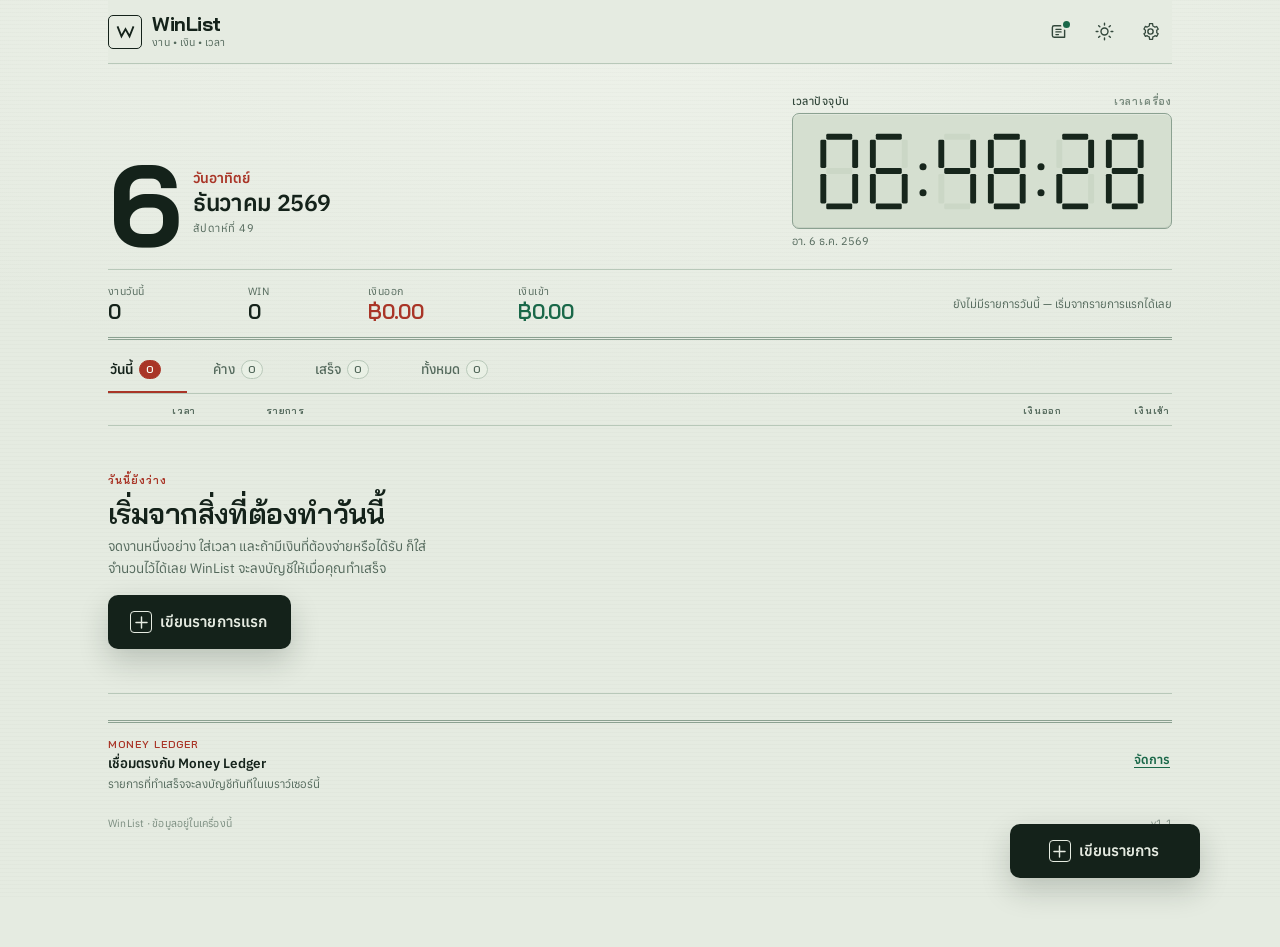
==== commit 5b42f79a: "Add Supabase cloud sync with offline cache, schema, and docs - WinList tasks and ledger entries sync" ====
--- a/WinList.html
+++ b/WinList.html
@@ -1,5 +1,5 @@
 <!doctype html>
-<!-- WinList standalone build: all CSS, JS and fonts are embedded. Data stays in this browser's localStorage. Built 2026-11-21. -->
+<!-- WinList standalone build: all CSS, JS and fonts are embedded. Data is stored in this browser, and syncs to Supabase when the #supabase-url and #supabase-anon-key meta tags below are filled in. Built 2026-11-22. -->
 
 <html lang="th" data-theme="light">
   <head>
@@ -15,6 +15,11 @@
     />
     <meta name="color-scheme" content="light dark" />
     <meta id="themeColorMeta" name="theme-color" content="#e5ebe1" />
+
+    <!-- Supabase cloud sync: ใส่ค่าจาก Supabase → Settings → API
+         ถ้าเว้นว่าง แอปจะใช้ localStorage ตามปกติ -->
+    <meta id="supabase-url" content="" />
+    <meta id="supabase-anon-key" content="" />
     <meta name="application-name" content="WinList" />
     <meta name="apple-mobile-web-app-capable" content="yes" />
     <meta
@@ -2880,7 +2885,7 @@
   const STORAGE_KEY = "winlist.v1";
   const LEDGER_TX_KEY = "transactions";
   const LEDGER_BALANCE_KEY = "currentBalance";
-  const APP_VERSION = "1.0.0";
+  const APP_VERSION = "1.1.0";
   const DEFAULT_LEDGER_URL =
     "../WebMangageMent Monney/Web ManageMent Money But have calendar/index.html";
 
@@ -2973,6 +2978,15 @@
     deferredPrompt: null,
     confirmResolve: null,
     loadError: "",
+    supabase: null,
+    remoteStatus: "off",
+    remoteError: "",
+    remoteTimer: null,
+    remoteSyncing: false,
+    remoteAgain: false,
+    remoteApplyTimer: null,
+    lastSyncedIds: new Set(),
+    channel: null,
   };
 
   let state;
@@ -3228,7 +3242,7 @@
     };
   }
 
-  function loadState() {
+  function loadLocalState() {
     let raw = null;
     try {
       raw = localStorage.getItem(STORAGE_KEY);
@@ -3252,18 +3266,388 @@
     }
   }
 
-  function saveState() {
+  function writeLocalState() {
     try {
       state.meta = state.meta || {};
       state.meta.lastOpenedAt = new Date().toISOString();
       localStorage.setItem(STORAGE_KEY, JSON.stringify(state));
       return true;
     } catch (error) {
-      showToast("บันทึกไม่ได้: พื้นที่เก็บข้อมูลเต็มหรือถูกบล็อก", {
+      return false;
+    }
+  }
+
+  function saveState() {
+    const saved = writeLocalState();
+    if (app.supabase) scheduleRemoteSync();
+    if (!saved) {
+      showToast("บันทึกในเครื่องไม่ได้: พื้นที่เต็มหรือถูกบล็อก", {
         type: "error",
         duration: 6000,
       });
+    }
+    return saved;
+  }
+
+  /* ---------- Supabase cloud sync ---------- */
+
+  function readSupabaseConfig() {
+    const urlNode = document.getElementById("supabase-url");
+    const keyNode = document.getElementById("supabase-anon-key");
+    if (!urlNode || !keyNode) return { url: "", key: "" };
+    const url = String(urlNode.getAttribute("content") || "").trim();
+    const key = String(keyNode.getAttribute("content") || "").trim();
+    const invalid = function (value) {
+      return !value || /^your-|^https:\/\/your-project|^eyJ\.\.\.$/i.test(value);
+    };
+    return {
+      url: invalid(url) ? "" : url,
+      key: invalid(key) ? "" : key,
+    };
+  }
+
+  function loadSupabaseSdk() {
+    return new Promise(function (resolve) {
+      if (window.supabase && typeof window.supabase.createClient === "function") {
+        resolve(true);
+        return;
+      }
+      const script = document.createElement("script");
+      let settled = false;
+      const finish = function (ok) {
+        if (settled) return;
+        settled = true;
+        resolve(ok);
+      };
+      script.src = "https://cdn.jsdelivr.net/npm/@supabase/supabase-js@2";
+      script.async = true;
+      script.onload = function () {
+        finish(Boolean(window.supabase));
+      };
+      script.onerror = function () {
+        finish(false);
+      };
+      document.head.appendChild(script);
+      window.setTimeout(function () {
+        finish(Boolean(window.supabase));
+      }, 9000);
+    });
+  }
+
+  async function initSupabase() {
+    const config = readSupabaseConfig();
+    if (!config.url || !config.key) {
+      app.remoteStatus = "off";
       return false;
+    }
+    const ok = await loadSupabaseSdk();
+    if (!ok) {
+      app.remoteStatus = "error";
+      app.remoteError = "โหลดตัวเชื่อม Supabase ไม่ได้";
+      return false;
+    }
+    try {
+      app.supabase = window.supabase.createClient(config.url, config.key, {
+        auth: { persistSession: false },
+      });
+      app.remoteStatus = "loading";
+      return true;
+    } catch (error) {
+      app.remoteStatus = "error";
+      app.remoteError = "ตั้งค่า Supabase ไม่ถูกต้อง";
+      return false;
+    }
+  }
+
+  function taskToRow(task) {
+    return {
+      id: task.id,
+      title: task.title,
+      notes: task.notes || null,
+      due_date: task.dueDate || null,
+      due_time: task.dueTime || null,
+      money_type: task.money ? task.money.type : "none",
+      money_amount: task.money ? task.money.amount : 0,
+      money_category: task.money ? task.money.category : null,
+      completed_at: task.completedAt || null,
+      created_at: task.createdAt,
+      updated_at: task.updatedAt || task.createdAt,
+      money_state: task.moneyState || "none",
+      ledger_id: task.ledgerId || null,
+      posted_at: task.postedAt || null,
+      sync_error: task.syncError || null,
+    };
+  }
+
+  function rowToTask(row) {
+    if (!row || !row.id) return null;
+    return normalizeTask({
+      id: row.id,
+      title: row.title,
+      notes: row.notes,
+      dueDate: row.due_date,
+      dueTime: row.due_time,
+      money:
+        row.money_type && row.money_type !== "none" && Number(row.money_amount) > 0
+          ? {
+              type: row.money_type,
+              amount: Number(row.money_amount),
+              category: row.money_category || "อื่นๆ",
+            }
+          : null,
+      createdAt: row.created_at,
+      updatedAt: row.updated_at || row.created_at,
+      completedAt: row.completed_at,
+      moneyState: row.money_state || "none",
+      ledgerId: row.ledger_id,
+      postedAt: row.posted_at,
+      syncError: row.sync_error,
+    });
+  }
+
+  async function fetchRemoteTasks() {
+    if (!app.supabase) return null;
+    const { data, error } = await app.supabase
+      .from("winlist_tasks")
+      .select("*")
+      .order("created_at", { ascending: true });
+    if (error) throw error;
+    return (data || []).map(rowToTask).filter(Boolean);
+  }
+
+  function readSyncedIds() {
+    try {
+      const raw = localStorage.getItem("winlist.syncedIds");
+      const list = raw ? JSON.parse(raw) : [];
+      return new Set(Array.isArray(list) ? list.map(String) : []);
+    } catch (error) {
+      return new Set();
+    }
+  }
+
+  function writeSyncedIds(ids) {
+    try {
+      localStorage.setItem("winlist.syncedIds", JSON.stringify(Array.from(ids)));
+    } catch (error) {}
+  }
+
+  function scheduleRemoteSync(delay) {
+    if (!app.supabase) return;
+    if (app.remoteTimer) window.clearTimeout(app.remoteTimer);
+    app.remoteTimer = window.setTimeout(function () {
+      app.remoteTimer = null;
+      void syncRemote();
+    }, typeof delay === "number" ? delay : 700);
+  }
+
+  async function syncRemote() {
+    if (!app.supabase) return;
+    if (app.remoteSyncing) {
+      app.remoteAgain = true;
+      return;
+    }
+    if (typeof navigator !== "undefined" && navigator.onLine === false) {
+      app.remoteStatus = "offline";
+      renderLedgerUi();
+      return;
+    }
+    app.remoteSyncing = true;
+    app.remoteStatus = "syncing";
+    renderLedgerUi();
+    try {
+      const rows = state.tasks.map(taskToRow);
+      if (rows.length) {
+        const { error } = await app.supabase
+          .from("winlist_tasks")
+          .upsert(rows, { onConflict: "id" });
+        if (error) throw error;
+      }
+
+      const { data: remoteIds, error: idError } = await app.supabase
+        .from("winlist_tasks")
+        .select("id");
+      if (idError) throw idError;
+
+      const localIds = new Set(state.tasks.map(function (task) {
+        return task.id;
+      }));
+      const toDelete = (remoteIds || [])
+        .map(function (row) {
+          return row.id;
+        })
+        .filter(function (id) {
+          return app.lastSyncedIds.has(id) && !localIds.has(id);
+        });
+      if (toDelete.length) {
+        const { error: deleteError } = await app.supabase
+          .from("winlist_tasks")
+          .delete()
+          .in("id", toDelete);
+        if (deleteError) throw deleteError;
+      }
+
+      app.lastSyncedIds = localIds;
+      writeSyncedIds(localIds);
+      app.remoteStatus = "online";
+      app.remoteError = "";
+    } catch (error) {
+      app.remoteStatus = "error";
+      app.remoteError =
+        (error && (error.message || error.error_description)) ||
+        "ซิงก์คลาวด์ไม่สำเร็จ";
+    } finally {
+      app.remoteSyncing = false;
+      renderLedgerUi();
+      if (app.remoteAgain) {
+        app.remoteAgain = false;
+        scheduleRemoteSync(1500);
+      }
+    }
+  }
+
+  function mergeTasks(localTasks, remoteTasks) {
+    const map = new Map();
+    remoteTasks.forEach(function (task) {
+      map.set(task.id, task);
+    });
+    localTasks.forEach(function (task) {
+      const remote = map.get(task.id);
+      if (!remote) {
+        map.set(task.id, task);
+        return;
+      }
+      const localTime = Date.parse(task.updatedAt || task.createdAt) || 0;
+      const remoteTime = Date.parse(remote.updatedAt || remote.createdAt) || 0;
+      map.set(task.id, remoteTime >= localTime ? remote : task);
+    });
+    return Array.from(map.values());
+  }
+
+  async function loadState() {
+    const local = loadLocalState();
+    if (!app.supabase) return local;
+    try {
+      const remoteTasks = await fetchRemoteTasks();
+      if (!remoteTasks) return local;
+      if (!remoteTasks.length && local.tasks.length) {
+        // First cloud run: seed the cloud from the device.
+        state = local;
+        scheduleRemoteSync(0);
+        app.remoteStatus = "online";
+        return local;
+      }
+      const remoteSet = new Set(remoteTasks.map(function (task) {
+        return task.id;
+      }));
+      const previouslySynced = readSyncedIds();
+      local.tasks = local.tasks.filter(function (task) {
+        return !previouslySynced.has(task.id) || remoteSet.has(task.id);
+      });
+      local.tasks = mergeTasks(local.tasks, remoteTasks);
+      app.lastSyncedIds = remoteSet;
+      writeSyncedIds(remoteSet);
+      app.remoteStatus = "online";
+      app.remoteError = "";
+      try {
+        localStorage.setItem(STORAGE_KEY, JSON.stringify(local));
+      } catch (error) {}
+      return local;
+    } catch (error) {
+      app.remoteStatus = "error";
+      app.remoteError =
+        (error && (error.message || error.error_description)) ||
+        "โหลดข้อมูลคลาวด์ไม่สำเร็จ";
+      return local;
+    }
+  }
+
+  function scheduleRemoteRefresh(delay) {
+    if (!app.supabase) return;
+    if (app.remoteApplyTimer) window.clearTimeout(app.remoteApplyTimer);
+    app.remoteApplyTimer = window.setTimeout(function () {
+      app.remoteApplyTimer = null;
+      void refreshFromRemote();
+    }, typeof delay === "number" ? delay : 1200);
+  }
+
+  async function refreshFromRemote() {
+    if (!app.supabase || app.remoteSyncing) return;
+    try {
+      const remoteTasks = await fetchRemoteTasks();
+      if (!remoteTasks) return;
+      const remoteMap = new Map();
+      remoteTasks.forEach(function (task) {
+        remoteMap.set(task.id, task);
+      });
+      let changed = false;
+      const localMap = new Map();
+      state.tasks.forEach(function (task) {
+        localMap.set(task.id, task);
+      });
+
+      remoteTasks.forEach(function (task) {
+        const local = localMap.get(task.id);
+        if (!local) {
+          localMap.set(task.id, task);
+          changed = true;
+          return;
+        }
+        const localTime = Date.parse(local.updatedAt || local.createdAt) || 0;
+        const remoteTime = Date.parse(task.updatedAt || task.createdAt) || 0;
+        if (remoteTime > localTime) {
+          localMap.set(task.id, task);
+          changed = true;
+        }
+      });
+
+      app.lastSyncedIds.forEach(function (id) {
+        if (!remoteMap.has(id) && localMap.has(id)) {
+          localMap.delete(id);
+          changed = true;
+        }
+      });
+
+      if (changed) {
+        state.tasks = Array.from(localMap.values());
+        writeLocalState();
+        renderAll();
+        syncSettingsControls();
+      }
+      app.remoteStatus = "online";
+      app.remoteError = "";
+    } catch (error) {
+      app.remoteStatus = "error";
+      app.remoteError =
+        (error && (error.message || error.error_description)) ||
+        "รับข้อมูลคลาวด์ไม่สำเร็จ";
+    }
+    renderLedgerUi();
+  }
+
+  function subscribeRemote() {
+    if (!app.supabase || !app.supabase.channel || app.channel) return;
+    try {
+      app.channel = app.supabase
+        .channel("winlist-tasks")
+        .on(
+          "postgres_changes",
+          {
+            event: "*",
+            schema: "public",
+            table: "winlist_tasks",
+          },
+          function () {
+            if (app.remoteSyncing) return;
+            scheduleRemoteRefresh();
+          }
+        )
+        .subscribe(function (status) {
+          if (status === "SUBSCRIBED") {
+            app.remoteStatus = app.remoteStatus === "error" ? "error" : "online";
+          }
+        });
+    } catch (error) {
+      app.channel = null;
     }
   }
 
@@ -4662,6 +5046,62 @@
     return op;
   }
 
+  async function applySupabaseOps(ops) {
+    const results = [];
+    let nextId = Date.now();
+    for (let i = 0; i < ops.length; i += 1) {
+      const op = ops[i];
+      if (op.op === "remove") {
+        const { error } = await app.supabase
+          .from("winlist_ledger")
+          .delete()
+          .eq("task_id", op.taskId);
+        if (error) {
+          results.push({ taskId: op.taskId, ok: false, error: error.message });
+        } else {
+          results.push({
+            taskId: op.taskId,
+            ok: true,
+            ledgerId: op.ledgerId || null,
+          });
+        }
+        continue;
+      }
+
+      const entry = op.entry;
+      if (!entry || !entry.type || !Number.isFinite(Number(entry.amount))) {
+        results.push({
+          taskId: op.taskId,
+          ok: false,
+          error: "ข้อมูลรายการเงินไม่ครบ",
+        });
+        continue;
+      }
+
+      let id = Number(op.ledgerId) || Number(entry.id) || nextId;
+      nextId = Math.max(nextId + 1, id + 1);
+      const row = {
+        id: id,
+        task_id: op.taskId,
+        type: entry.type,
+        description: entry.description,
+        category: entry.category || "อื่นๆ",
+        amount: Math.round(Number(entry.amount) * 100) / 100,
+        date: entry.date,
+        month: entry.month,
+      };
+      const { error } = await app.supabase
+        .from("winlist_ledger")
+        .upsert(row, { onConflict: "id" });
+      if (error) {
+        results.push({ taskId: op.taskId, ok: false, error: error.message });
+      } else {
+        results.push({ taskId: op.taskId, ok: true, ledgerId: id });
+      }
+    }
+    return { ok: true, results: results };
+  }
+
   function applyDirectOps(ops) {
     const current = readLedgerTransactions();
     if (current === null) {
@@ -4907,6 +5347,38 @@
         showToast("ไม่มีรายการเงินค้างส่ง", { type: "success" });
       }
       renderLedgerUi();
+      return;
+    }
+
+    if (app.supabase) {
+      app.flushing = true;
+      renderLedgerUi();
+      let outcome = null;
+      try {
+        outcome = await applySupabaseOps(ops);
+      } catch (error) {
+        outcome = { ok: false, error: error.message || "เขียนคลาวด์ไม่สำเร็จ" };
+      }
+      app.flushing = false;
+      if (outcome && outcome.ok) {
+        applyLedgerResults(outcome.results || []);
+        state.settings.ledgerVerified = true;
+        saveState();
+        renderAll();
+        if (opts.manual) {
+          showToast("ลงบัญชีคลาวด์แล้ว", { type: "success" });
+        }
+      } else {
+        markOpsError(ops, (outcome && outcome.error) || "เขียนคลาวด์ไม่สำเร็จ");
+        saveState();
+        renderAll();
+        if (opts.manual) {
+          showToast((outcome && outcome.error) || "เขียนคลาวด์ไม่สำเร็จ", {
+            type: "error",
+            duration: 6000,
+          });
+        }
+      }
       return;
     }
 
@@ -5012,6 +5484,35 @@
   }
 
   async function testLedgerConnection() {
+    if (app.supabase) {
+      showToast("กำลังทดสอบฐานข้อมูลคลาวด์…", { duration: 1400 });
+      try {
+        const { error } = await app.supabase
+          .from("winlist_tasks")
+          .select("id", { count: "exact", head: true });
+        if (error) throw error;
+        app.remoteStatus = "online";
+        app.remoteError = "";
+        state.settings.ledgerVerified = true;
+        saveState();
+        renderAll();
+        showToast("เชื่อมฐานข้อมูลคลาวด์ได้แล้ว", { type: "success" });
+      } catch (error) {
+        app.remoteStatus = "error";
+        app.remoteError =
+          (error && (error.message || error.error_description)) ||
+          "เชื่อมคลาวด์ไม่สำเร็จ";
+        state.settings.ledgerVerified = false;
+        saveState();
+        renderAll();
+        showToast("เชื่อมคลาวด์ไม่สำเร็จ: " + app.remoteError, {
+          type: "error",
+          duration: 7000,
+        });
+      }
+      return;
+    }
+
     const url = resolveLedgerUrl(state.settings.ledgerUrl);
     if (!url) {
       showToast("ใส่ลิงก์ Money Ledger ก่อนทดสอบ", { type: "error" });
@@ -5080,7 +5581,16 @@
       verified: verified,
       pending: pending,
       errors: errors,
-      mode: direct ? "direct" : verified ? "bridge" : "queue",
+      cloud: Boolean(app.supabase),
+      remoteStatus: app.remoteStatus,
+      remoteError: app.remoteError,
+      mode: app.supabase
+        ? "cloud"
+        : direct
+          ? "direct"
+          : verified
+            ? "bridge"
+            : "queue",
     };
   }
 
@@ -5090,6 +5600,9 @@
     if (app.flushing) dotState = "queued";
     else if (snapshot.errors) dotState = "error";
     else if (snapshot.pending) dotState = "queued";
+    else if (snapshot.cloud && snapshot.remoteStatus === "online") dotState = "posted";
+    else if (snapshot.cloud && snapshot.remoteStatus === "error") dotState = "error";
+    else if (snapshot.cloud) dotState = "queued";
     else if (snapshot.direct || snapshot.verified) dotState = "posted";
 
     if (els.syncBtn) {
@@ -5098,17 +5611,38 @@
         "aria-label",
         "Money Ledger: " +
           (dotState === "posted"
-            ? "เชื่อมแล้ว"
+            ? snapshot.cloud
+              ? "เชื่อมคลาวด์แล้ว"
+              : "เชื่อมแล้ว"
             : dotState === "error"
               ? "มีรายการที่ยังไม่สำเร็จ"
               : dotState === "queued"
-                ? "มีรายการรอส่ง"
+                ? snapshot.cloud
+                  ? "กำลังซิงก์คลาวด์"
+                  : "มีรายการรอส่ง"
                 : "ยังไม่ได้เชื่อม")
       );
     }
 
     if (els.ledgerSummary) {
-      if (!snapshot.url) {
+      if (snapshot.cloud) {
+        if (snapshot.remoteStatus === "error") {
+          els.ledgerSummary.textContent = "คลาวด์ขัดข้อง — ใช้สำรองในเครื่อง";
+          els.ledgerDetail.textContent =
+            snapshot.remoteError || "ระบบจะลองซิงก์อีกครั้งเมื่อกลับมาออนไลน์";
+        } else if (
+          snapshot.remoteStatus === "syncing" ||
+          snapshot.remoteStatus === "loading"
+        ) {
+          els.ledgerSummary.textContent = "กำลังซิงก์กับคลาวด์…";
+          els.ledgerDetail.textContent = "งานและรายการเงินจะตรงกันทุกอุปกรณ์";
+        } else {
+          els.ledgerSummary.textContent = "เชื่อมฐานข้อมูลคลาวด์";
+          els.ledgerDetail.textContent = snapshot.pending
+            ? snapshot.pending + " รายการรอลงบัญชีคลาวด์"
+            : "งาน เงิน และสถานะซิงก์ตรงกันทุกอุปกรณ์";
+        }
+      } else if (!snapshot.url) {
         els.ledgerSummary.textContent = "ยังไม่ได้เชื่อมในเครื่องนี้";
         els.ledgerDetail.textContent =
           "รายการที่ทำเสร็จจะถูกเก็บไว้ในคิว และส่งต่อเมื่อเชื่อมได้";
@@ -5131,18 +5665,35 @@
           "เปิดหน้าตั้งค่าเพื่อใส่ลิงก์ ทดสอบ หรือส่งคิวที่ค้าง";
       }
       els.ledgerAction.textContent =
-        snapshot.direct || snapshot.verified ? "จัดการ" : "เชื่อมต่อ";
+        snapshot.cloud || snapshot.direct || snapshot.verified
+          ? "จัดการ"
+          : "เชื่อมต่อ";
     }
 
     if (els.ledgerStatusText) {
       els.ledgerStatus.className =
         "status-line" +
-        (snapshot.direct || snapshot.verified
-          ? " is-posted"
-          : snapshot.url
-            ? ""
-            : " is-off");
-      if (!snapshot.url) {
+        (snapshot.cloud
+          ? snapshot.remoteStatus === "error"
+            ? " is-off"
+            : " is-posted"
+          : snapshot.direct || snapshot.verified
+            ? " is-posted"
+            : snapshot.url
+              ? ""
+              : " is-off");
+      if (snapshot.cloud) {
+        if (snapshot.remoteStatus === "error") {
+          els.ledgerStatusText.textContent = "คลาวด์เชื่อมต่อไม่ได้";
+          els.ledgerStatusDetail.textContent =
+            (snapshot.remoteError || "ซิงก์ไม่สำเร็จ") +
+            " · ข้อมูลยังถูกเก็บในเครื่องและจะส่งอีกครั้ง";
+        } else {
+          els.ledgerStatusText.textContent = "เชื่อมฐานข้อมูล Supabase แล้ว";
+          els.ledgerStatusDetail.textContent =
+            "งานและรายการเงินซิงก์กับฐานข้อมูลกลาง ใช้ได้หลายอุปกรณ์";
+        }
+      } else if (!snapshot.url) {
         els.ledgerStatusText.textContent = "ยังไม่ได้ตั้งลิงก์ Money Ledger";
         els.ledgerStatusDetail.textContent =
           "ใส่ลิงก์ไปยังหน้า Money Ledger ด้านล่าง แล้วกดทดสอบการเชื่อมต่อ";
@@ -5202,8 +5753,17 @@
     els.footVersion.textContent = "v" + APP_VERSION.split(".").slice(0, 2).join(".");
 
     const count = state.tasks.length;
-    els.storageNote.textContent =
-      count + " รายการ · เก็บใน localStorage ของเบราว์เซอร์นี้";
+    if (app.supabase) {
+      els.storageNote.textContent =
+        count +
+        " รายการ · " +
+        (app.remoteStatus === "error"
+          ? "คลาวด์ขัดข้อง เก็บสำรองในเครื่อง"
+          : "ซิงก์กับฐานข้อมูลคลาวด์");
+    } else {
+      els.storageNote.textContent =
+        count + " รายการ · เก็บใน localStorage ของเบราว์เซอร์นี้";
+    }
 
     const standalone =
       (window.matchMedia &&
@@ -5565,9 +6125,13 @@
       if (document.hidden) return;
       tickClock(true);
       const snapshot = ledgerSnapshot();
+      if (app.supabase) {
+        void refreshFromRemote();
+        scheduleRemoteSync(400);
+      }
       if (
         state.ledgerQueue.length &&
-        (snapshot.direct || state.settings.ledgerVerified)
+        (snapshot.direct || snapshot.cloud || state.settings.ledgerVerified)
       ) {
         void flushQueue({ reason: "auto" });
       }
@@ -5575,7 +6139,13 @@
 
     window.addEventListener("online", function () {
       const snapshot = ledgerSnapshot();
-      if (snapshot.direct || state.settings.ledgerVerified) {
+      if (app.supabase) {
+        app.remoteStatus = "loading";
+        renderLedgerUi();
+        scheduleRemoteSync(200);
+        void refreshFromRemote();
+      }
+      if (snapshot.direct || snapshot.cloud || state.settings.ledgerVerified) {
         void flushQueue({ reason: "auto" });
       }
     });
@@ -5602,9 +6172,55 @@
 
   /* ---------- Init ---------- */
 
+  async function boot() {
+    state = loadLocalState();
+    syncSettingsControls();
+    renderDateBand(new Date());
+    renderAll();
+    tickClock(true);
+
+    if (app.loadError) {
+      showToast(app.loadError, { type: "error", duration: 7000 });
+      app.loadError = "";
+    }
+
+    try {
+      const params = new URLSearchParams(window.location.search);
+      if (params.get("new") === "1") {
+        window.setTimeout(function () {
+          openTaskForm(null);
+        }, 320);
+      }
+    } catch (error) {}
+
+    const cloudReady = await initSupabase();
+    if (cloudReady) {
+      state = await loadState();
+      subscribeRemote();
+      syncSettingsControls();
+      renderAll();
+    }
+
+    if (app.supabase && app.remoteStatus !== "error") {
+      const known = app.lastSyncedIds || new Set();
+      const unsynced = state.tasks.some(function (task) {
+        return !known.has(task.id);
+      });
+      if (unsynced) scheduleRemoteSync(600);
+    }
+
+    const snapshot = ledgerSnapshot();
+    if (
+      state.ledgerQueue.length &&
+      (snapshot.cloud || snapshot.direct || snapshot.verified)
+    ) {
+      void flushQueue({ reason: "auto" });
+    }
+  }
+
   function init() {
-    state = loadState();
     cacheElements();
+    state = defaultState();
     app.lastDayKey = todayKey();
 
     applyTheme();
@@ -5617,23 +6233,7 @@
     initInstall();
     registerServiceWorker();
 
-    try {
-      const params = new URLSearchParams(window.location.search);
-      if (params.get("new") === "1") {
-        window.setTimeout(function () {
-          openTaskForm(null);
-        }, 320);
-      }
-    } catch (error) {}
-
-    if (app.loadError) {
-      showToast(app.loadError, { type: "error", duration: 7000 });
-    }
-
-    const snapshot = ledgerSnapshot();
-    if (state.ledgerQueue.length && (snapshot.direct || snapshot.verified)) {
-      void flushQueue({ reason: "auto" });
-    }
+    void boot();
   }
 
   init();
